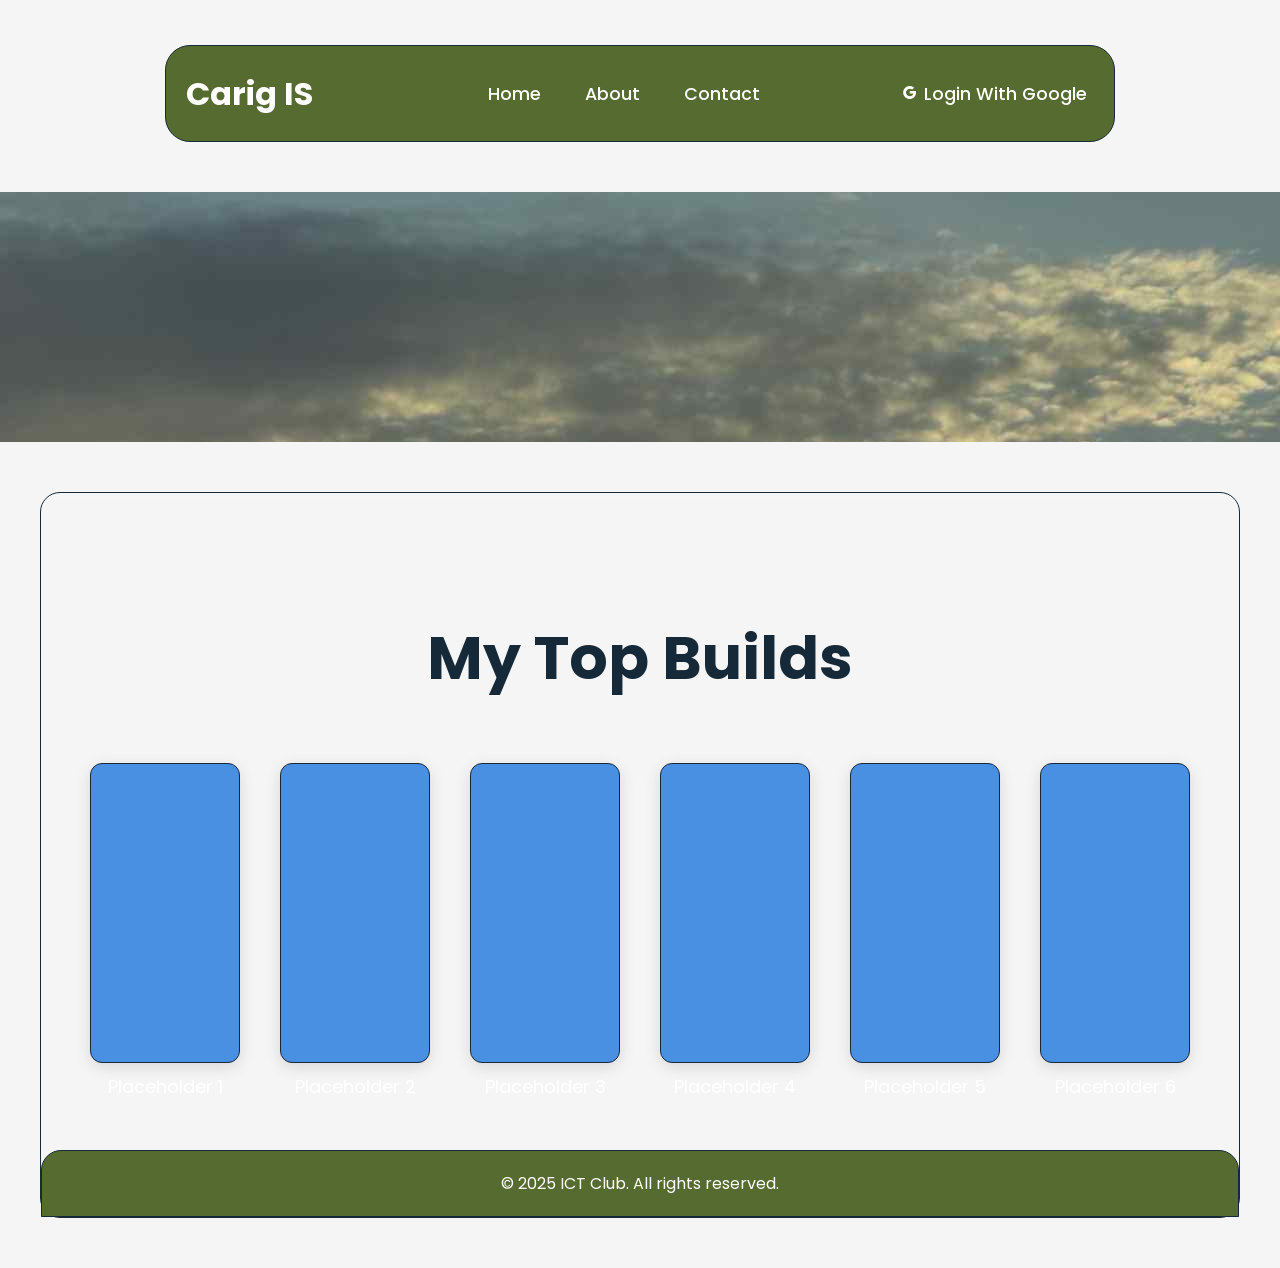
==== index.html @ 5b081b97 "idk" ====
<!DOCTYPE html>
<html lang="en">
<head>
  <meta charset="UTF-8" />
  <meta http-equiv="X-UA-Compatible" content="IE=edge" />
  <meta name="viewport" content="width=device-width, initial-scale=1.0" />
  <title>Project Emerald - Home</title>
  <link rel="stylesheet" href="./CSS/home.css" />
  <link href='https://unpkg.com/boxicons@2.1.4/css/boxicons.min.css' rel='stylesheet'>
  <link rel="shortcut icon" href="./Images/TheSandboxWhite.png" type="image/x-icon">
</head>
<body>

  <header>
      <h2 class="logo">Carig IS</h2>
      <nav class="navigation">
          <a href="./index.html">Home</a>
          <a href="./HTML/aboutus.html">About</a>
          <a href="./HTML/contact.html">Contact</a>
      </nav>
      <div id="login-container">
          <button id="login-button" class="btnLogin">
              <i class='bx bxl-google'></i> Login With Google
          </button>
      </div>
  </header>

  <div class="backdropimage">
  </div>

  <div class="wrapper">
    <div class="content">
        <h1>My Top Builds</h1>
    </div>

    <div class="Builds">
        <a href="#" class="builds">
            <div class="placeholder"></div>
            <p>Placeholder 1</p>
        </a>
        <a href="#" class="builds">
            <div class="placeholder"></div>
            <p>Placeholder 2</p>
        </a>
        <a href="#" class="builds">
            <div class="placeholder"></div>
            <p>Placeholder 3</p>
        </a>
        <a href="#" class="builds">
            <div class="placeholder"></div>
            <p>Placeholder 4</p>
        </a>
        <a href="#" class="builds">
            <div class="placeholder"></div>
            <p>Placeholder 5</p>
        </a>
        <a href="#" class="builds">
            <div class="placeholder"></div>
            <p>Placeholder 6</p>
        </a>
    </div>

  <div class="footer">
      <p>&copy; 2025 ICT Club. All rights reserved.</p>
  </div>

</body>
</html>
---- CSS/home.css ----
@import url('https://fonts.googleapis.com/css2?family=Poppins:wght@500&display=swap');

* {
    margin: 0;
    padding: 0;
    box-sizing: border-box;
    font-family: 'Poppins', sans-serif;
}

body {
    background-color: #f5f5f5;
    color: #333;
}

body::-webkit-scrollbar {
    width: 10px;
}
body::-webkit-scrollbar-track {
    background-color: #f5f5f5;
}
body::-webkit-scrollbar-thumb {
    background-color: #555;
    border-radius: 5px;
}
body::-webkit-scrollbar-thumb:hover {
    background-color: #777;
}
body::-webkit-scrollbar-thumb:active {
    background-color: #999;
}

header {
    position: fixed;
    top: 5%;
    left: 50%;
    transform: translateX(-50%);
    width: 100%;
    max-width: 950px;
    padding: 10px 20px;
    display: flex;
    justify-content: space-between;
    align-items: center;
    background-color: darkolivegreen;
    z-index: 999;
    border-radius: 25px;
    border: 1px solid #162938;
    transition: all 0.3s ease;
}

header.shrink {
    padding: 5px 15px;
    border-radius: 20px;
}

.logo {
    font-size: 2em;
    color: #fff;
    user-select: none;
}

.navigation a {
    position: relative;
    font-size: 1.1em;
    color: #fff;
    text-decoration: none;
    font-weight: 500;
    margin-left: 40px;
}

.navigation a::after {
    content: '';
    position: absolute;
    left: 0;
    bottom: -6px;
    width: 100%;
    height: 3px;
    background: #fff;
    border-radius: 5px;
    transform-origin: right;
    transform: scaleX(0);
    transition: transform .5s;
}

.navigation a:hover::after {
    transform-origin: left;
    transform: scaleX(1);
}

#login-container .btnLogin {
    width: 200px;
    height: 75px;
    background: transparent;
    border: 0px;
    outline: none;
    border-radius: 6px;
    cursor: pointer;
    font-size: 1.1em;
    color: #fff;
    font-weight: 500;
    transition: 0.5s;
}

#login-container .btnLogin:hover {
    background: #fff;
    color: #162938;
}

.backdropimage {
    position: relative;
    width: 100%;
    max-width: 1488px;
    height: 250px;
    margin-top: 15%;
    background: url(../Images/13d60402-705a-49c4-a3ee-a783721e3055.jpg);
    display: flex;
    justify-content: center;
    align-items: center;
    color: #fff;
    font-size: 2rem;
}

.content {
    display: flex;
    flex-direction: column;
    align-items: center;
    width: 100%;
    max-width: 1000px;
    padding: 20px;
}

.intro {
    margin-top: 40px;
    padding: 20px;
    backdrop-filter: blur(15px);
    border-radius: 20px;
    width: 70vw;
    max-width: 800px;
    display: flex;
    flex-direction: column;
    justify-content: center;
    align-items: center;
    color: #fff;
    text-align: center;
}

.intro h1 {
    font-size: 3rem;
    margin-bottom: 20px;
}

.intro p {
    font-size: 1.1rem;
    line-height: 1.5;
    margin-bottom: 30px;
}

.intro .learnmore {
    display: inline-block;
    padding: 10px 25px;
    background-color: #fff;
    color: #162938;
    text-decoration: none;
    border-radius: 30px;
    font-weight: 500;
    transition: 0.3s;
}

.intro .learnmore:hover {
    background-color: #e0e0e0;
}

.wrapper {
    width: 1200px;
    border-radius: 20px;
    backdrop-filter: blur(5px);
    display: flex;
    justify-content: center;
    align-items: center;
    border: 1px solid #162938;
    color: #fff;
    text-align: center;
    flex-direction: column;
    margin: 50px auto;
}

.wrapper h1 {
    font-size: 60px;
    margin-bottom: 40px;
}

.Builds {
    display: flex;
    flex-wrap: wrap;
    justify-content: center;
    gap: 40px;
    width: 100%;
}

.builds {
    text-decoration: none;
    color: #fff;
    text-align: center;
    transition: transform 0.3s;
    display: flex;
    flex-direction: column;
    align-items: center;
}

.builds .placeholder {
    width: 150px;
    height: 300px;
    background-color: #4A90E2;
    border-radius: 12px;
    border: 1px solid #162938;
    box-shadow: 0 4px 16px rgba(0,0,0,0.12);
    transition: transform 0.3s;
}

.builds:hover .placeholder {
    transform: scale(1.1);
}

.builds p {
    margin-top: 10px;
    font-size: 18px;
}

.footer {
    width: 100%;
    text-align: center;
    padding: 20px;
    background-color: darkolivegreen;
    color: #fff;
    margin-top: 50px;
    border-top-left-radius: 20px;
    border-top-right-radius: 20px;
    border: 1px solid #162938;
}

.loader {
    position: fixed;
    top: 0;
    left: 0;
    width: 100vw;
    height: 100vh;
    display: flex;
    justify-content: center;
    align-items: center;
    background-color: #fff;
    transition: opacity 0.75s visibility 0.75s;
}

.loader-hidden {
    opacity: 0;
    visibility: hidden;
}

.spin {
    height: 20px;
    width: 20px;
    position: absolute;
    animation: spin 3.5s linear infinite;
}

.spin .dot {
    top: 30px;
    height: 6px;
    width: 6px;
    border-radius: 50%;
    background-color: #162938;
    position: relative;
}

h1 {
    margin-top: 100px;
    color: #162938;
}  

.spin:nth-child(1) {
    animation-delay: 0.15s;
}

.spin:nth-child(2) {
    animation-delay: 0.3s;
}

.spin:nth-child(3) {
    animation-delay: 0.45s;
}

.spin:nth-child(4) {
    animation-delay: 0.6s;
}

.spin:nth-child(5) {
    animation-delay: 0.75s;
}

.spin:nth-child(6) {
    animation-delay: 0.9s;
}

@keyframes spin {
    30%{
        transform: rotate(220deg);
    }
    
    40%{
        transform: rotate(450deg);
        opacity: 1;
    }

    75%{
        transform: rotate(720deg);
        opacity: 1;
    }

    76%{
        opacity: 0;
    }
    
    100%{
        opacity: 0;
        transform: rotate(0);
    }
}

.fade-out {
    opacity: 0;
    transition: opacity 1s ease-in-out;
}
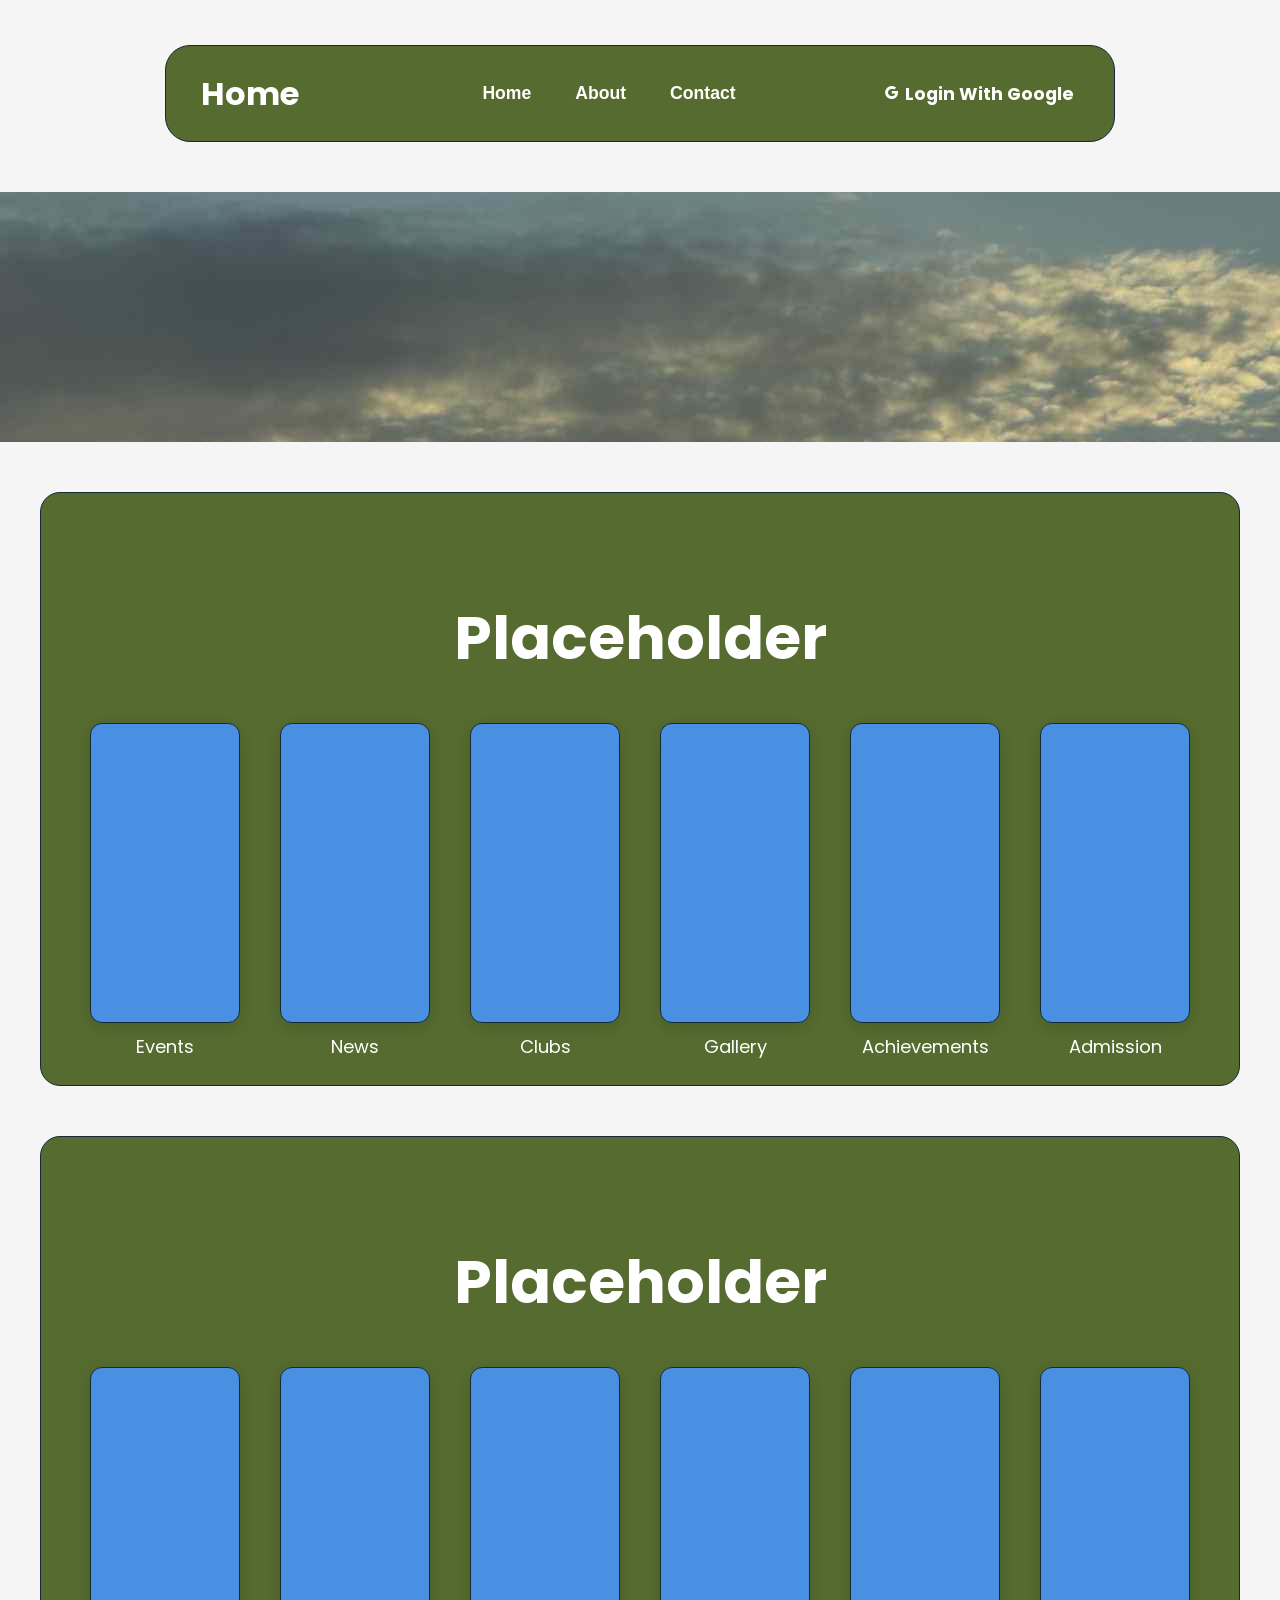
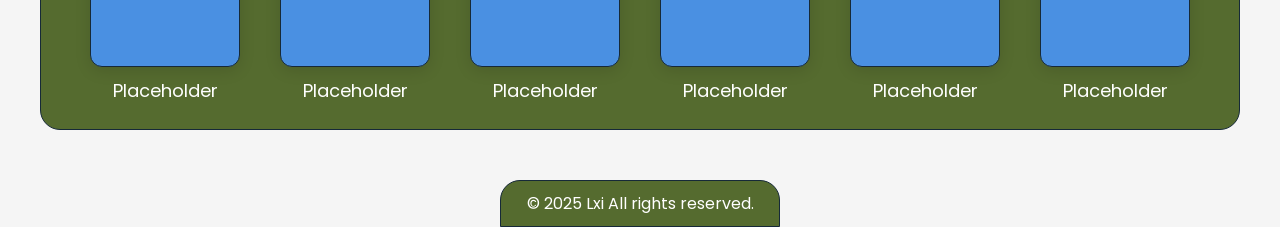
==== commit a9d9fd13: "edits" ====
--- a/index.html
+++ b/index.html
@@ -12,7 +12,7 @@
 <body>
 
   <header>
-      <h2 class="logo">Carig IS</h2>
+      <h2 class="logo">Home</h2>
       <nav class="navigation">
           <a href="./index.html">Home</a>
           <a href="./HTML/aboutus.html">About</a>
@@ -30,39 +30,71 @@
 
   <div class="wrapper">
     <div class="content">
-        <h1>My Top Builds</h1>
+        <h1>Placeholder</h1>
     </div>
-
-    <div class="Builds">
-        <a href="#" class="builds">
+    <div class="Cards">
+        <a href="./HTML/events.html" class="cards">
             <div class="placeholder"></div>
-            <p>Placeholder 1</p>
+            <p>Events</p>
         </a>
-        <a href="#" class="builds">
+        <a href="./HTML/news.html" class="cards">
             <div class="placeholder"></div>
-            <p>Placeholder 2</p>
+            <p>News</p>
         </a>
-        <a href="#" class="builds">
+        <a href="./HTML/clubs.html" class="cards">
             <div class="placeholder"></div>
-            <p>Placeholder 3</p>
+            <p>Clubs</p>
         </a>
-        <a href="#" class="builds">
+        <a href="./HTML/gallery.html" class="cards">
             <div class="placeholder"></div>
-            <p>Placeholder 4</p>
+            <p>Gallery</p>
         </a>
-        <a href="#" class="builds">
+        <a href="./HTML/achievements.html" class="cards">
             <div class="placeholder"></div>
-            <p>Placeholder 5</p>
+            <p>Achievements</p>
         </a>
-        <a href="#" class="builds">
+        <a href="./HTML/admission.html" class="cards">
             <div class="placeholder"></div>
-            <p>Placeholder 6</p>
+            <p>Admission</p>
         </a>
     </div>
+  </div>
 
-  <div class="footer">
-      <p>&copy; 2025 ICT Club. All rights reserved.</p>
+    <div class="wrapper">
+    <div class="content">
+        <h1>Placeholder</h1>
+    </div>
+    <div class="Cards">
+        <a href="./HTML/events.html" class="cards">
+            <div class="placeholder"></div>
+            <p>Placeholder</p>
+        </a>
+        <a href="./HTML/news.html" class="cards">
+            <div class="placeholder"></div>
+            <p>Placeholder</p>
+        </a>
+        <a href="./HTML/clubs.html" class="cards">
+            <div class="placeholder"></div>
+            <p>Placeholder</p>
+        </a>
+        <a href="./HTML/gallery.html" class="cards">
+            <div class="placeholder"></div>
+            <p>Placeholder</p>
+        </a>
+        <a href="./HTML/achievements.html" class="cards">
+            <div class="placeholder"></div>
+            <p>Placeholder</p>
+        </a>
+        <a href="./HTML/admission.html" class="cards">
+            <div class="placeholder"></div>
+            <p>Placeholder</p>
+        </a>
+    </div>
   </div>
+
+  <footer>
+      <p>&copy; 2025 <a href="#">Lxi</a> All rights reserved.</p>
+  </footer>
 
 </body>
 </html>
--- a/CSS/home.css
+++ b/CSS/home.css
@@ -36,7 +36,7 @@
     transform: translateX(-50%);
     width: 100%;
     max-width: 950px;
-    padding: 10px 20px;
+    padding: 10px 35px;
     display: flex;
     justify-content: space-between;
     align-items: center;
@@ -63,7 +63,7 @@
     font-size: 1.1em;
     color: #fff;
     text-decoration: none;
-    font-weight: 500;
+    font-weight: 550;
     margin-left: 40px;
 }
 
@@ -96,7 +96,7 @@
     cursor: pointer;
     font-size: 1.1em;
     color: #fff;
-    font-weight: 500;
+    font-weight: 700;
     transition: 0.5s;
 }
 
@@ -125,7 +125,6 @@
     align-items: center;
     width: 100%;
     max-width: 1000px;
-    padding: 20px;
 }
 
 .intro {
@@ -172,7 +171,7 @@
 .wrapper {
     width: 1200px;
     border-radius: 20px;
-    backdrop-filter: blur(5px);
+    background-color: darkolivegreen;
     display: flex;
     justify-content: center;
     align-items: center;
@@ -186,17 +185,19 @@
 .wrapper h1 {
     font-size: 60px;
     margin-bottom: 40px;
-}
-
-.Builds {
+    color: #fff;
+}
+
+.Cards {
     display: flex;
     flex-wrap: wrap;
     justify-content: center;
     gap: 40px;
     width: 100%;
-}
-
-.builds {
+    padding-bottom: 25px;
+}
+
+.cards {
     text-decoration: none;
     color: #fff;
     text-align: center;
@@ -206,7 +207,7 @@
     align-items: center;
 }
 
-.builds .placeholder {
+.cards .placeholder {
     width: 150px;
     height: 300px;
     background-color: #4A90E2;
@@ -216,25 +217,34 @@
     transition: transform 0.3s;
 }
 
-.builds:hover .placeholder {
+.cards:hover .placeholder {
     transform: scale(1.1);
 }
 
-.builds p {
+.cards p {
     margin-top: 10px;
     font-size: 18px;
 }
 
-.footer {
-    width: 100%;
+footer {
+    position: relative;
+    left: 50%;
+    bottom: 0px;
+    transform: translateX(-50%);
+    width: 280px;
     text-align: center;
-    padding: 20px;
+    padding: 10px;
     background-color: darkolivegreen;
     color: #fff;
-    margin-top: 50px;
     border-top-left-radius: 20px;
     border-top-right-radius: 20px;
     border: 1px solid #162938;
+    z-index: 1000;
+}
+
+footer a {
+    text-decoration: none;
+    color: #fff;
 }
 
 .loader {
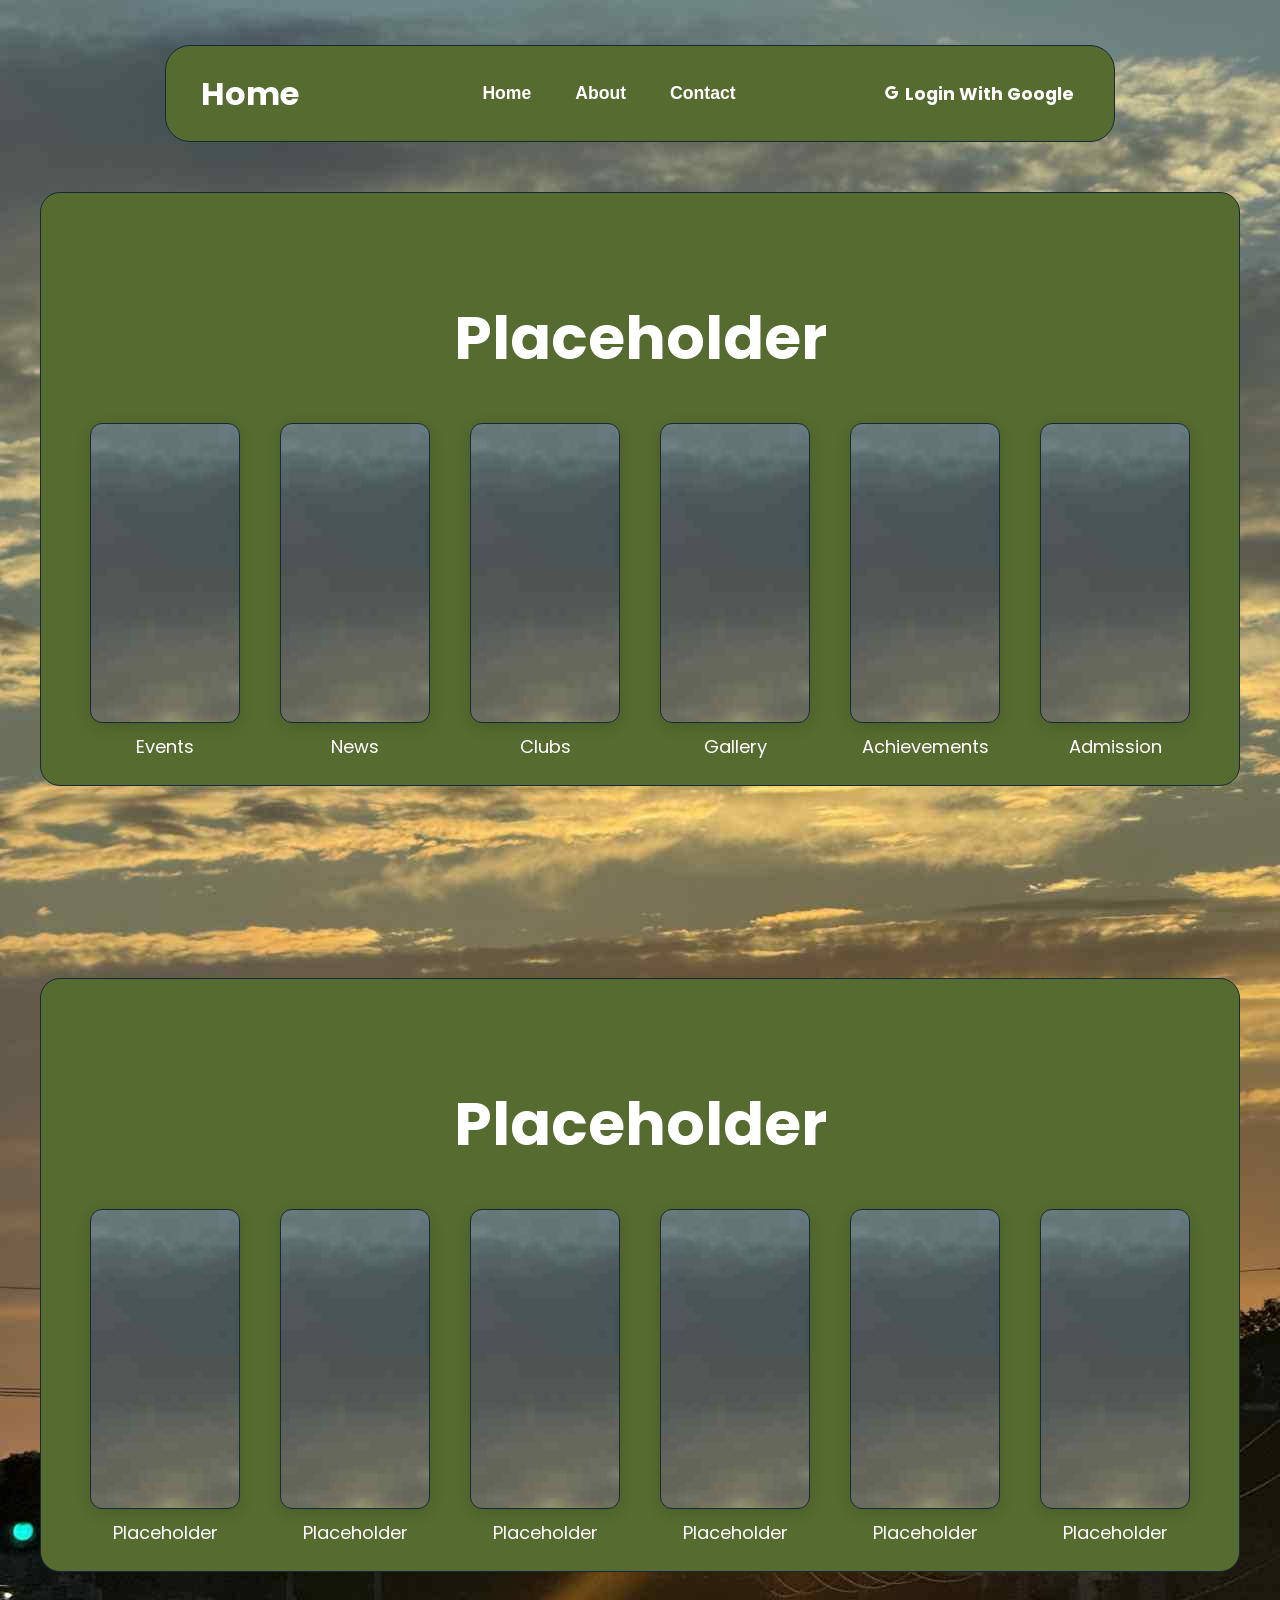
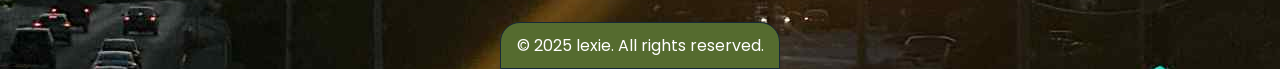
==== commit 0dca7654: "modified CSS/home.css modified index.html" ====
--- a/index.html
+++ b/index.html
@@ -24,9 +24,6 @@
           </button>
       </div>
   </header>
-
-  <div class="backdropimage">
-  </div>
 
   <div class="wrapper">
     <div class="content">
@@ -60,32 +57,32 @@
     </div>
   </div>
 
-    <div class="wrapper">
-    <div class="content">
+    <div class="wrapper2">
+    <div class="content2">
         <h1>Placeholder</h1>
     </div>
-    <div class="Cards">
-        <a href="./HTML/events.html" class="cards">
+    <div class="Cards2">
+        <a href="./HTML/events.html" class="cards2">
             <div class="placeholder"></div>
             <p>Placeholder</p>
         </a>
-        <a href="./HTML/news.html" class="cards">
+        <a href="./HTML/news.html" class="cards2">
             <div class="placeholder"></div>
             <p>Placeholder</p>
         </a>
-        <a href="./HTML/clubs.html" class="cards">
+        <a href="./HTML/clubs.html" class="cards2">
             <div class="placeholder"></div>
             <p>Placeholder</p>
         </a>
-        <a href="./HTML/gallery.html" class="cards">
+        <a href="./HTML/gallery.html" class="cards2">
             <div class="placeholder"></div>
             <p>Placeholder</p>
         </a>
-        <a href="./HTML/achievements.html" class="cards">
+        <a href="./HTML/achievements.html" class="cards2">
             <div class="placeholder"></div>
             <p>Placeholder</p>
         </a>
-        <a href="./HTML/admission.html" class="cards">
+        <a href="./HTML/admission.html" class="cards2">
             <div class="placeholder"></div>
             <p>Placeholder</p>
         </a>
@@ -93,7 +90,7 @@
   </div>
 
   <footer>
-      <p>&copy; 2025 <a href="#">Lxi</a> All rights reserved.</p>
+      <p>&copy; 2025 <a href="https://youtube.com/@itslexiesdiary">lexie</a>. All rights reserved.</p>
   </footer>
 
 </body>
--- a/CSS/home.css
+++ b/CSS/home.css
@@ -10,6 +10,7 @@
 body {
     background-color: #f5f5f5;
     color: #333;
+    background: url(../Images/13d60402-705a-49c4-a3ee-a783721e3055.jpg);
 }
 
 body::-webkit-scrollbar {
@@ -105,20 +106,6 @@
     color: #162938;
 }
 
-.backdropimage {
-    position: relative;
-    width: 100%;
-    max-width: 1488px;
-    height: 250px;
-    margin-top: 15%;
-    background: url(../Images/13d60402-705a-49c4-a3ee-a783721e3055.jpg);
-    display: flex;
-    justify-content: center;
-    align-items: center;
-    color: #fff;
-    font-size: 2rem;
-}
-
 .content {
     display: flex;
     flex-direction: column;
@@ -175,11 +162,12 @@
     display: flex;
     justify-content: center;
     align-items: center;
-    border: 1px solid #162938;
+    border: 0.5px solid #162938;
     color: #fff;
     text-align: center;
     flex-direction: column;
     margin: 50px auto;
+    margin-top: 15%;
 }
 
 .wrapper h1 {
@@ -210,7 +198,7 @@
 .cards .placeholder {
     width: 150px;
     height: 300px;
-    background-color: #4A90E2;
+    background: url(../Images/13d60402-705a-49c4-a3ee-a783721e3055.jpg);
     border-radius: 12px;
     border: 1px solid #162938;
     box-shadow: 0 4px 16px rgba(0,0,0,0.12);
@@ -218,10 +206,77 @@
 }
 
 .cards:hover .placeholder {
-    transform: scale(1.1);
+    transform: scale(1.03);
 }
 
 .cards p {
+    margin-top: 10px;
+    font-size: 18px;
+}
+
+.content2 {
+    display: flex;
+    flex-direction: column;
+    align-items: center;
+    width: 100%;
+    max-width: 1000px;
+}
+
+.wrapper2 {
+    width: 1200px;
+    border-radius: 20px;
+    background-color: darkolivegreen;
+    display: flex;
+    justify-content: center;
+    align-items: center;
+    border: 0.5px solid #162938;
+    color: #fff;
+    text-align: center;
+    flex-direction: column;
+    margin: 50px auto;
+    margin-top: 15%;
+}
+
+.wrapper2 h1 {
+    font-size: 60px;
+    margin-bottom: 40px;
+    color: #fff;
+}
+
+.Cards2 {
+    display: flex;
+    flex-wrap: wrap;
+    justify-content: center;
+    gap: 40px;
+    width: 100%;
+    padding-bottom: 25px;
+}
+
+.cards2 {
+    text-decoration: none;
+    color: #fff;
+    text-align: center;
+    transition: transform 0.3s;
+    display: flex;
+    flex-direction: column;
+    align-items: center;
+}
+
+.cards2 .placeholder {
+    width: 150px;
+    height: 300px;
+    background: url(../Images/13d60402-705a-49c4-a3ee-a783721e3055.jpg);
+    border-radius: 12px;
+    border: 1px solid #162938;
+    box-shadow: 0 4px 16px rgba(0,0,0,0.12);
+    transition: transform 0.3s;
+}
+
+.cards2:hover .placeholder {
+    transform: scale(1.03);
+}
+
+.cards2 p {
     margin-top: 10px;
     font-size: 18px;
 }
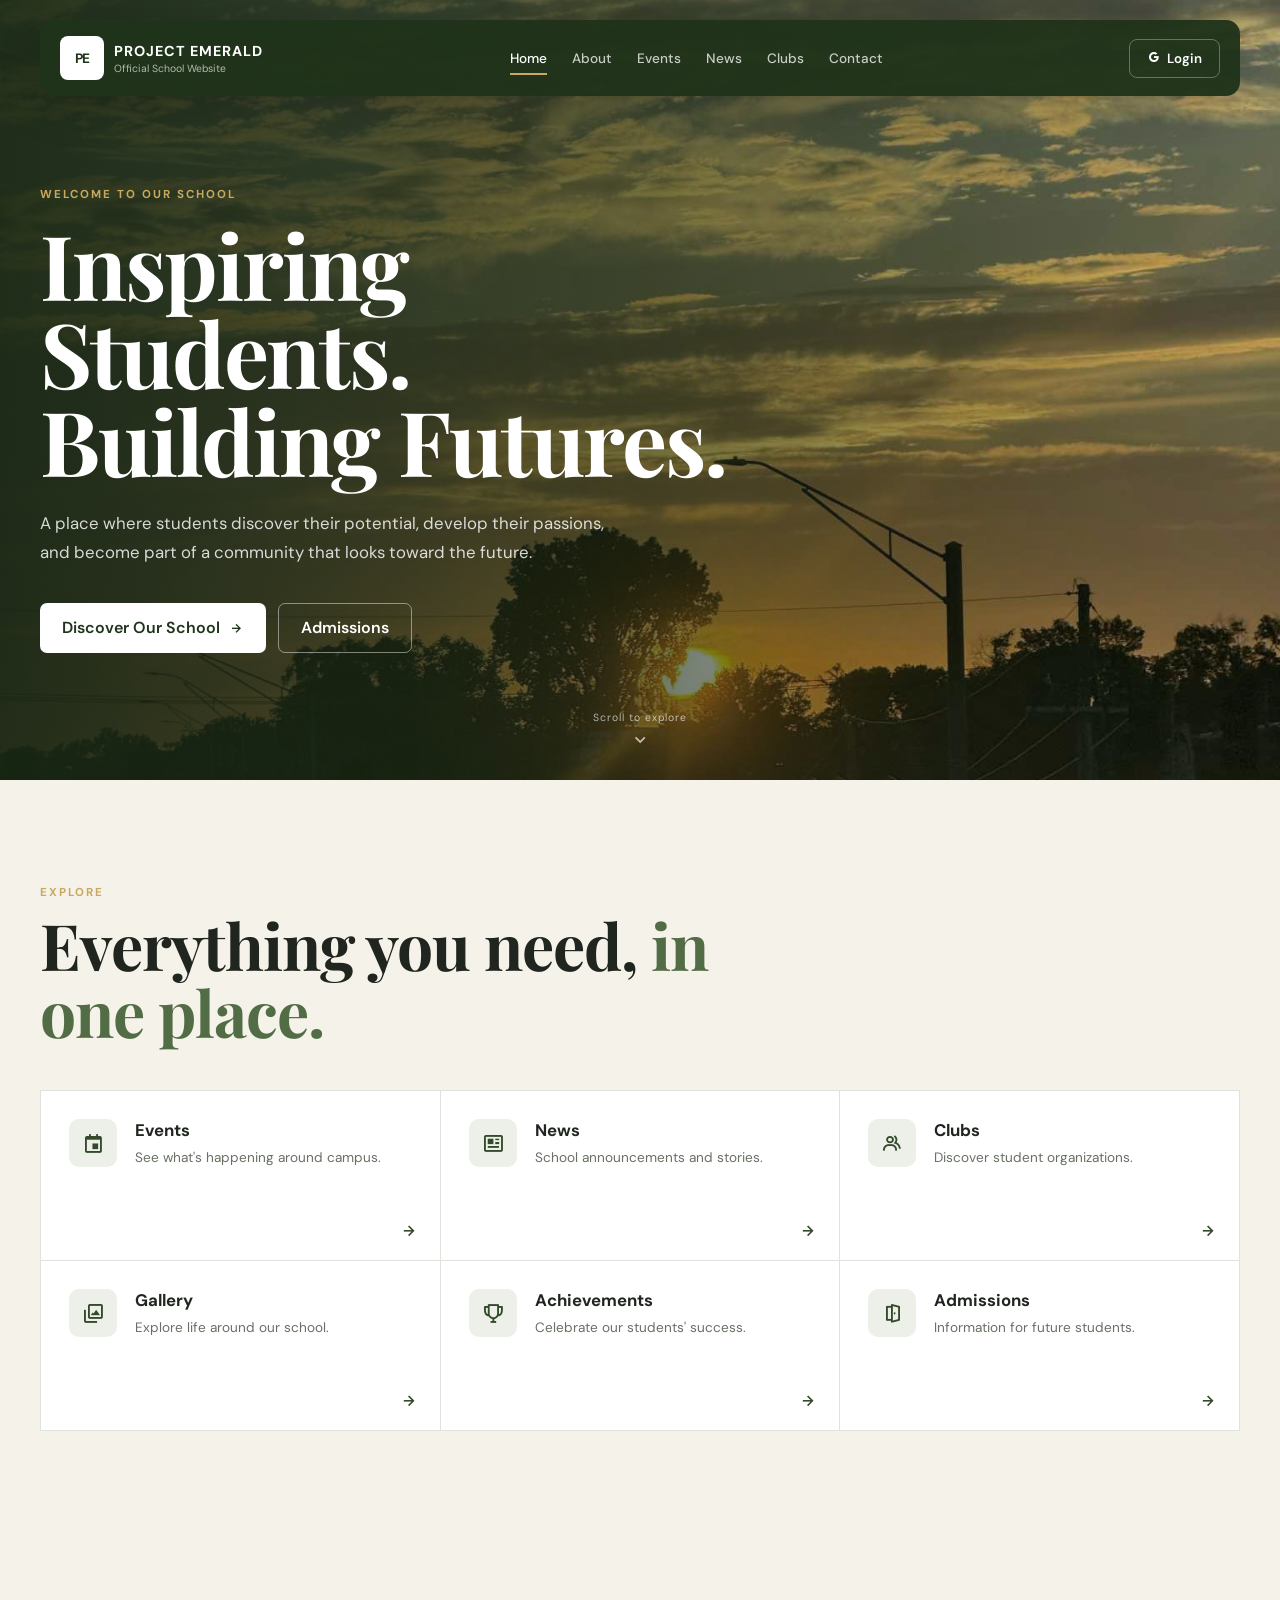
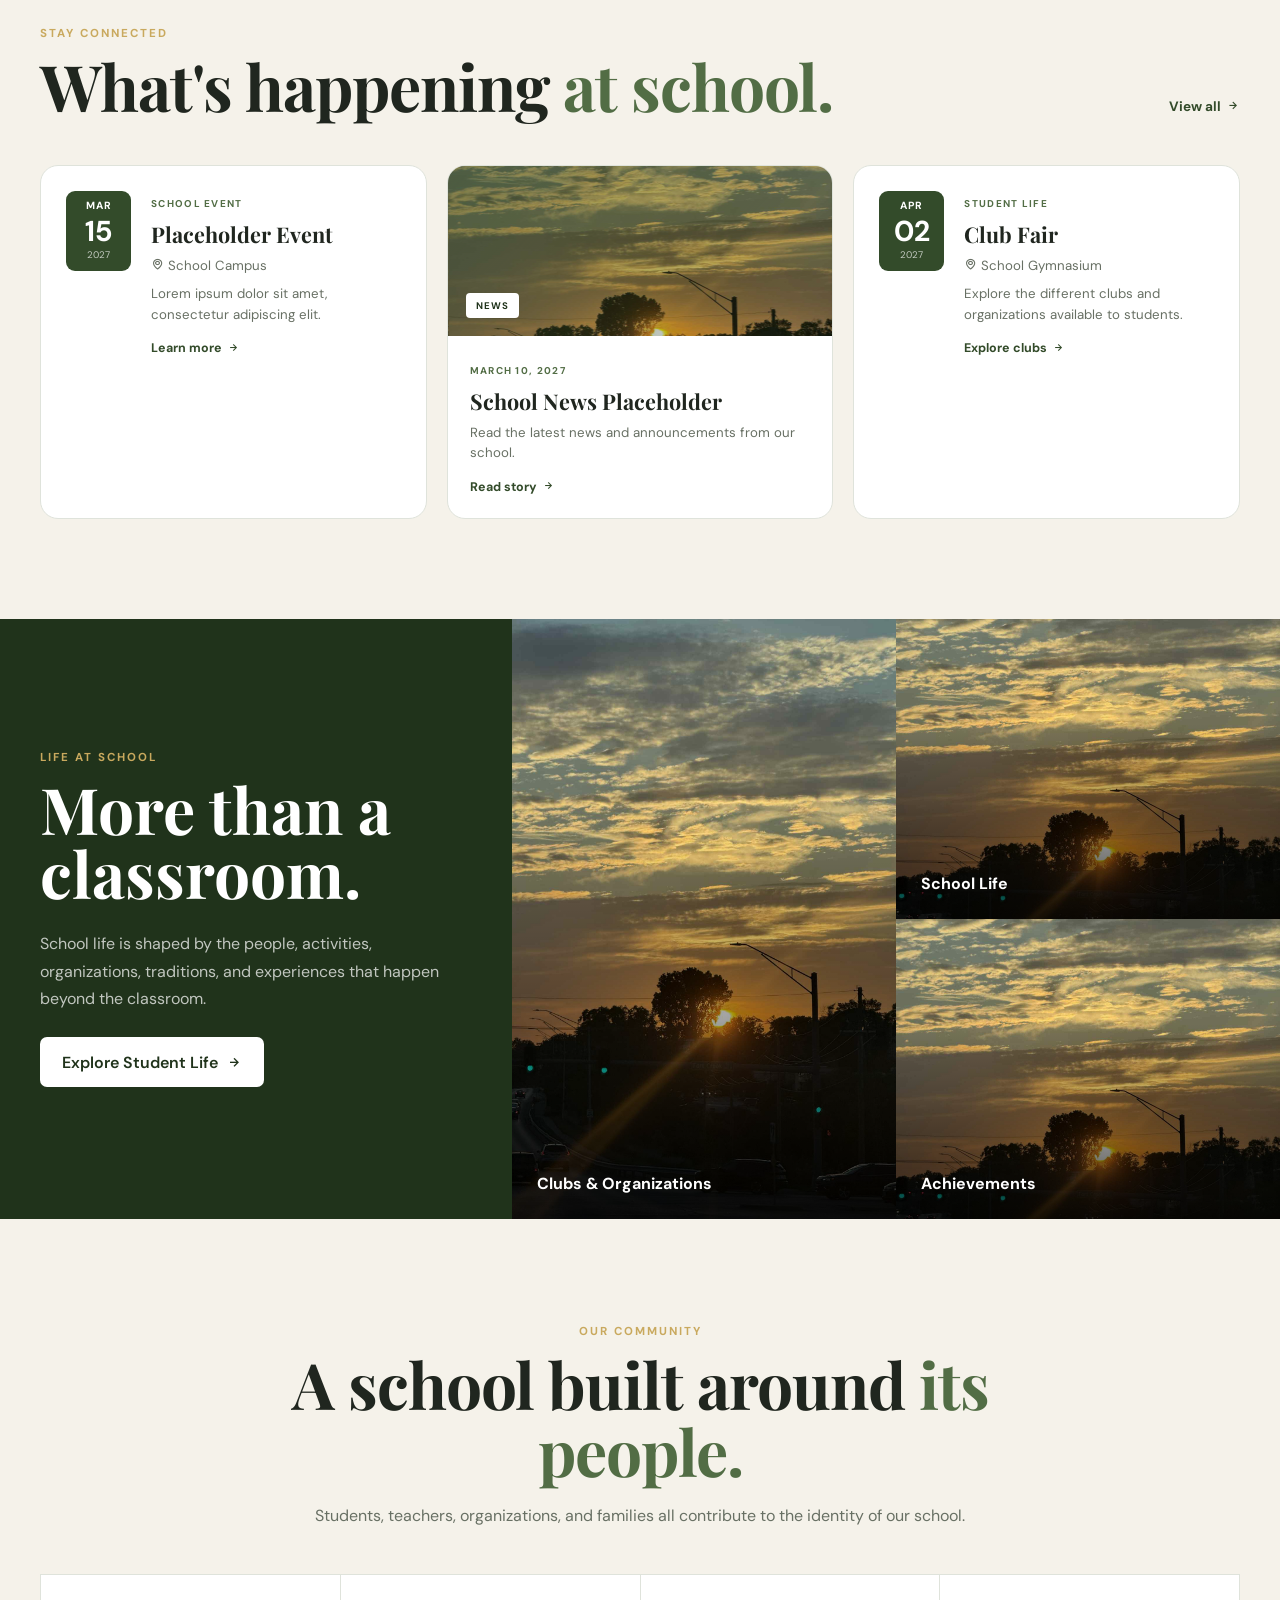
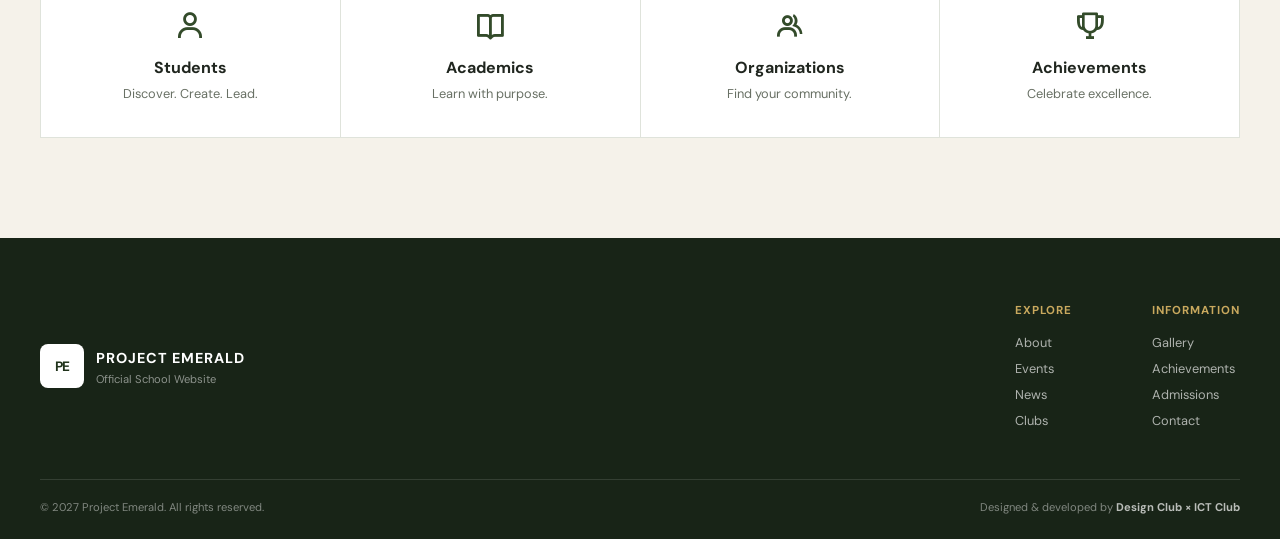
==== commit fdb7b1f0: "A Fully Reworked Website" ====
--- a/index.html
+++ b/index.html
@@ -1,97 +1,615 @@
 <!DOCTYPE html>
 <html lang="en">
 <head>
-  <meta charset="UTF-8" />
-  <meta http-equiv="X-UA-Compatible" content="IE=edge" />
-  <meta name="viewport" content="width=device-width, initial-scale=1.0" />
-  <title>Project Emerald - Home</title>
-  <link rel="stylesheet" href="./CSS/home.css" />
-  <link href='https://unpkg.com/boxicons@2.1.4/css/boxicons.min.css' rel='stylesheet'>
-  <link rel="shortcut icon" href="./Images/TheSandboxWhite.png" type="image/x-icon">
+    <meta charset="UTF-8">
+    <meta name="viewport" content="width=device-width, initial-scale=1.0">
+
+    <title>Project Emerald | Home</title>
+
+    <link rel="stylesheet" href="./CSS/home.css">
+
+    <link
+        href="https://unpkg.com/boxicons@2.1.4/css/boxicons.min.css"
+        rel="stylesheet"
+    >
+
+    <link
+        rel="shortcut icon"
+        href="./Images/TheSandboxWhite.png"
+        type="image/x-icon"
+    >
 </head>
+
 <body>
 
-  <header>
-      <h2 class="logo">Home</h2>
-      <nav class="navigation">
-          <a href="./index.html">Home</a>
-          <a href="./HTML/aboutus.html">About</a>
-          <a href="./HTML/contact.html">Contact</a>
-      </nav>
-      <div id="login-container">
-          <button id="login-button" class="btnLogin">
-              <i class='bx bxl-google'></i> Login With Google
-          </button>
-      </div>
-  </header>
-
-  <div class="wrapper">
-    <div class="content">
-        <h1>Placeholder</h1>
-    </div>
-    <div class="Cards">
-        <a href="./HTML/events.html" class="cards">
-            <div class="placeholder"></div>
-            <p>Events</p>
+    <!-- =========================
+         HEADER
+    ========================== -->
+
+    <header class="site-header">
+
+        <a href="./index.html" class="brand">
+            <div class="brand-mark">PE</div>
+
+            <div class="brand-text">
+                <span class="brand-name">PROJECT EMERALD</span>
+                <span class="brand-subtitle">Official School Website</span>
+            </div>
         </a>
-        <a href="./HTML/news.html" class="cards">
-            <div class="placeholder"></div>
-            <p>News</p>
-        </a>
-        <a href="./HTML/clubs.html" class="cards">
-            <div class="placeholder"></div>
-            <p>Clubs</p>
-        </a>
-        <a href="./HTML/gallery.html" class="cards">
-            <div class="placeholder"></div>
-            <p>Gallery</p>
-        </a>
-        <a href="./HTML/achievements.html" class="cards">
-            <div class="placeholder"></div>
-            <p>Achievements</p>
-        </a>
-        <a href="./HTML/admission.html" class="cards">
-            <div class="placeholder"></div>
-            <p>Admission</p>
-        </a>
-    </div>
-  </div>
-
-    <div class="wrapper2">
-    <div class="content2">
-        <h1>Placeholder</h1>
-    </div>
-    <div class="Cards2">
-        <a href="./HTML/events.html" class="cards2">
-            <div class="placeholder"></div>
-            <p>Placeholder</p>
-        </a>
-        <a href="./HTML/news.html" class="cards2">
-            <div class="placeholder"></div>
-            <p>Placeholder</p>
-        </a>
-        <a href="./HTML/clubs.html" class="cards2">
-            <div class="placeholder"></div>
-            <p>Placeholder</p>
-        </a>
-        <a href="./HTML/gallery.html" class="cards2">
-            <div class="placeholder"></div>
-            <p>Placeholder</p>
-        </a>
-        <a href="./HTML/achievements.html" class="cards2">
-            <div class="placeholder"></div>
-            <p>Placeholder</p>
-        </a>
-        <a href="./HTML/admission.html" class="cards2">
-            <div class="placeholder"></div>
-            <p>Placeholder</p>
-        </a>
-    </div>
-  </div>
-
-  <footer>
-      <p>&copy; 2025 <a href="https://youtube.com/@itslexiesdiary">lexie</a>. All rights reserved.</p>
-  </footer>
+
+
+        <nav class="navigation">
+
+            <a href="./index.html" class="active">
+                Home
+            </a>
+
+            <a href="./HTML/aboutus.html">
+                About
+            </a>
+
+            <a href="./HTML/events.html">
+                Events
+            </a>
+
+            <a href="./HTML/news.html">
+                News
+            </a>
+
+            <a href="./HTML/clubs.html">
+                Clubs
+            </a>
+
+            <a href="./HTML/contact.html">
+                Contact
+            </a>
+
+        </nav>
+
+
+        <!-- Google Login
+             Authentication intentionally disabled for now -->
+
+        <button id="login-button" class="login-button">
+            <i class="bx bxl-google"></i>
+            Login
+        </button>
+
+    </header>
+
+
+    <!-- =========================
+         MAIN
+    ========================== -->
+
+    <main>
+
+
+        <!-- =========================
+             HERO
+        ========================== -->
+
+        <section class="hero">
+
+            <div class="hero-overlay"></div>
+
+            <div class="hero-content">
+
+                <p class="eyebrow">
+                    WELCOME TO OUR SCHOOL
+                </p>
+
+                <h1>
+                    Inspiring Students.
+                    <br>
+                    Building Futures.
+                </h1>
+
+                <p class="hero-description">
+                    A place where students discover their potential,
+                    develop their passions, and become part of a
+                    community that looks toward the future.
+                </p>
+
+                <div class="hero-buttons">
+
+                    <a href="./HTML/aboutus.html" class="primary-button">
+                        Discover Our School
+                        <i class="bx bx-right-arrow-alt"></i>
+                    </a>
+
+                    <a href="./HTML/admission.html" class="secondary-button">
+                        Admissions
+                    </a>
+
+                </div>
+
+            </div>
+
+            <div class="hero-scroll">
+                <span>Scroll to explore</span>
+                <i class="bx bx-chevron-down"></i>
+            </div>
+
+        </section>
+
+
+        <!-- =========================
+             QUICK LINKS
+        ========================== -->
+
+        <section class="quick-links section">
+
+            <div class="section-heading">
+
+                <span class="section-label">
+                    EXPLORE
+                </span>
+
+                <h2>
+                    Everything you need,
+                    <span>in one place.</span>
+                </h2>
+
+            </div>
+
+
+            <div class="quick-grid">
+
+                <a href="./HTML/events.html" class="quick-card">
+                    <div class="quick-icon">
+                        <i class="bx bx-calendar-event"></i>
+                    </div>
+
+                    <div>
+                        <h3>Events</h3>
+                        <p>
+                            See what's happening around campus.
+                        </p>
+                    </div>
+
+                    <i class="bx bx-right-arrow-alt arrow"></i>
+                </a>
+
+
+                <a href="./HTML/news.html" class="quick-card">
+                    <div class="quick-icon">
+                        <i class="bx bx-news"></i>
+                    </div>
+
+                    <div>
+                        <h3>News</h3>
+                        <p>
+                            School announcements and stories.
+                        </p>
+                    </div>
+
+                    <i class="bx bx-right-arrow-alt arrow"></i>
+                </a>
+
+
+                <a href="./HTML/clubs.html" class="quick-card">
+                    <div class="quick-icon">
+                        <i class="bx bx-group"></i>
+                    </div>
+
+                    <div>
+                        <h3>Clubs</h3>
+                        <p>
+                            Discover student organizations.
+                        </p>
+                    </div>
+
+                    <i class="bx bx-right-arrow-alt arrow"></i>
+                </a>
+
+
+                <a href="./HTML/gallery.html" class="quick-card">
+                    <div class="quick-icon">
+                        <i class="bx bx-images"></i>
+                    </div>
+
+                    <div>
+                        <h3>Gallery</h3>
+                        <p>
+                            Explore life around our school.
+                        </p>
+                    </div>
+
+                    <i class="bx bx-right-arrow-alt arrow"></i>
+                </a>
+
+
+                <a href="./HTML/achievements.html" class="quick-card">
+                    <div class="quick-icon">
+                        <i class="bx bx-trophy"></i>
+                    </div>
+
+                    <div>
+                        <h3>Achievements</h3>
+                        <p>
+                            Celebrate our students' success.
+                        </p>
+                    </div>
+
+                    <i class="bx bx-right-arrow-alt arrow"></i>
+                </a>
+
+
+                <a href="./HTML/admission.html" class="quick-card">
+                    <div class="quick-icon">
+                        <i class="bx bx-door-open"></i>
+                    </div>
+
+                    <div>
+                        <h3>Admissions</h3>
+                        <p>
+                            Information for future students.
+                        </p>
+                    </div>
+
+                    <i class="bx bx-right-arrow-alt arrow"></i>
+                </a>
+
+            </div>
+
+        </section>
+
+
+        <!-- =========================
+             EVENTS + NEWS
+        ========================== -->
+
+        <section class="school-updates section">
+
+            <div class="section-heading split-heading">
+
+                <div>
+                    <span class="section-label">
+                        STAY CONNECTED
+                    </span>
+
+                    <h2>
+                        What's happening
+                        <span>at school.</span>
+                    </h2>
+                </div>
+
+                <a href="./HTML/events.html" class="text-link">
+                    View all
+                    <i class="bx bx-right-arrow-alt"></i>
+                </a>
+
+            </div>
+
+
+            <div class="updates-grid">
+
+
+                <!-- EVENT -->
+
+                <article class="event-card">
+
+                    <div class="event-date">
+
+                        <span class="event-month">
+                            MAR
+                        </span>
+
+                        <strong>
+                            15
+                        </strong>
+
+                        <span>
+                            2027
+                        </span>
+
+                    </div>
+
+
+                    <div class="event-information">
+
+                        <span class="event-type">
+                            SCHOOL EVENT
+                        </span>
+
+                        <h3>
+                            Placeholder Event
+                        </h3>
+
+                        <p class="event-location">
+                            <i class="bx bx-map"></i>
+                            School Campus
+                        </p>
+
+                        <p>
+                            Lorem ipsum dolor sit amet,
+                            consectetur adipiscing elit.
+                        </p>
+
+                        <a href="./HTML/events.html" class="card-link">
+                            Learn more
+                            <i class="bx bx-right-arrow-alt"></i>
+                        </a>
+
+                    </div>
+
+                </article>
+
+
+                <!-- NEWS -->
+
+                <article class="news-card">
+
+                    <div class="news-image">
+                        <span>
+                            NEWS
+                        </span>
+                    </div>
+
+                    <div class="news-information">
+
+                        <span class="news-date">
+                            MARCH 10, 2027
+                        </span>
+
+                        <h3>
+                            School News Placeholder
+                        </h3>
+
+                        <p>
+                            Read the latest news and
+                            announcements from our school.
+                        </p>
+
+                        <a href="./HTML/news.html" class="card-link">
+                            Read story
+                            <i class="bx bx-right-arrow-alt"></i>
+                        </a>
+
+                    </div>
+
+                </article>
+
+
+                <!-- EVENT -->
+
+                <article class="event-card">
+
+                    <div class="event-date">
+
+                        <span class="event-month">
+                            APR
+                        </span>
+
+                        <strong>
+                            02
+                        </strong>
+
+                        <span>
+                            2027
+                        </span>
+
+                    </div>
+
+
+                    <div class="event-information">
+
+                        <span class="event-type">
+                            STUDENT LIFE
+                        </span>
+
+                        <h3>
+                            Club Fair
+                        </h3>
+
+                        <p class="event-location">
+                            <i class="bx bx-map"></i>
+                            School Gymnasium
+                        </p>
+
+                        <p>
+                            Explore the different clubs and
+                            organizations available to students.
+                        </p>
+
+                        <a href="./HTML/clubs.html" class="card-link">
+                            Explore clubs
+                            <i class="bx bx-right-arrow-alt"></i>
+                        </a>
+
+                    </div>
+
+                </article>
+
+            </div>
+
+        </section>
+
+
+        <!-- =========================
+             LIFE AT SCHOOL
+        ========================== -->
+
+        <section class="life-section">
+
+            <div class="life-content">
+
+                <span class="section-label">
+                    LIFE AT SCHOOL
+                </span>
+
+                <h2>
+                    More than a classroom.
+                </h2>
+
+                <p>
+                    School life is shaped by the people,
+                    activities, organizations, traditions,
+                    and experiences that happen beyond
+                    the classroom.
+                </p>
+
+                <a href="./HTML/clubs.html" class="primary-button">
+                    Explore Student Life
+                    <i class="bx bx-right-arrow-alt"></i>
+                </a>
+
+            </div>
+
+
+            <div class="life-grid">
+
+                <a href="./HTML/clubs.html" class="life-image life-one">
+                    <span>
+                        Clubs & Organizations
+                    </span>
+                </a>
+
+                <a href="./HTML/gallery.html" class="life-image life-two">
+                    <span>
+                        School Life
+                    </span>
+                </a>
+
+                <a href="./HTML/achievements.html" class="life-image life-three">
+                    <span>
+                        Achievements
+                    </span>
+                </a>
+
+            </div>
+
+        </section>
+
+
+        <!-- =========================
+             COMMUNITY
+        ========================== -->
+
+        <section class="community section">
+
+            <div class="section-heading">
+
+                <span class="section-label">
+                    OUR COMMUNITY
+                </span>
+
+                <h2>
+                    A school built around
+                    <span>its people.</span>
+                </h2>
+
+                <p>
+                    Students, teachers, organizations,
+                    and families all contribute to the
+                    identity of our school.
+                </p>
+
+            </div>
+
+
+            <div class="community-grid">
+
+                <div class="community-item">
+                    <i class="bx bx-user"></i>
+                    <strong>Students</strong>
+                    <span>Discover. Create. Lead.</span>
+                </div>
+
+                <div class="community-item">
+                    <i class="bx bx-book-open"></i>
+                    <strong>Academics</strong>
+                    <span>Learn with purpose.</span>
+                </div>
+
+                <div class="community-item">
+                    <i class="bx bx-group"></i>
+                    <strong>Organizations</strong>
+                    <span>Find your community.</span>
+                </div>
+
+                <div class="community-item">
+                    <i class="bx bx-trophy"></i>
+                    <strong>Achievements</strong>
+                    <span>Celebrate excellence.</span>
+                </div>
+
+            </div>
+
+        </section>
+
+    </main>
+
+
+    <!-- =========================
+         FOOTER
+    ========================== -->
+
+    <footer>
+
+        <div class="footer-main">
+
+            <div class="footer-brand">
+
+                <div class="brand-mark">
+                    PE
+                </div>
+
+                <div>
+                    <strong>
+                        PROJECT EMERALD
+                    </strong>
+
+                    <p>
+                        Official School Website
+                    </p>
+                </div>
+
+            </div>
+
+
+            <div class="footer-links">
+
+                <div>
+                    <h4>Explore</h4>
+
+                    <a href="./HTML/aboutus.html">About</a>
+                    <a href="./HTML/events.html">Events</a>
+                    <a href="./HTML/news.html">News</a>
+                    <a href="./HTML/clubs.html">Clubs</a>
+                </div>
+
+
+                <div>
+                    <h4>Information</h4>
+
+                    <a href="./HTML/gallery.html">Gallery</a>
+                    <a href="./HTML/achievements.html">Achievements</a>
+                    <a href="./HTML/admission.html">Admissions</a>
+                    <a href="./HTML/contact.html">Contact</a>
+                </div>
+
+            </div>
+
+        </div>
+
+
+        <div class="footer-bottom">
+
+            <p>
+                &copy; 2027 Project Emerald.
+                All rights reserved.
+            </p>
+
+            <p>
+                Designed & developed by
+                <strong>Design Club × ICT Club</strong>
+            </p>
+
+        </div>
+
+    </footer>
 
 </body>
-</html>
+</html>
--- a/CSS/home.css
+++ b/CSS/home.css
@@ -1,396 +1,1244 @@
-@import url('https://fonts.googleapis.com/css2?family=Poppins:wght@500&display=swap');
+@import url('https://fonts.googleapis.com/css2?family=DM+Sans:wght@400;500;600;700&family=Playfair+Display:wght@500;600;700&display=swap');
+
+
+/* =========================================================
+   ROOT
+========================================================= */
+
+:root {
+    --green: #334b2a;
+    --green-dark: #20331b;
+    --green-light: #526d45;
+
+    --cream: #f5f2ea;
+    --white: #ffffff;
+
+    --text: #20261f;
+    --muted: #687064;
+
+    --border: #dfe3db;
+
+    --accent: #c9a95e;
+
+    --radius: 18px;
+
+    --max-width: 1200px;
+}
+
+
+/* =========================================================
+   RESET
+========================================================= */
 
 * {
     margin: 0;
     padding: 0;
     box-sizing: border-box;
-    font-family: 'Poppins', sans-serif;
+}
+
+html {
+    scroll-behavior: smooth;
 }
 
 body {
-    background-color: #f5f5f5;
-    color: #333;
-    background: url(../Images/13d60402-705a-49c4-a3ee-a783721e3055.jpg);
-}
-
-body::-webkit-scrollbar {
-    width: 10px;
-}
-body::-webkit-scrollbar-track {
-    background-color: #f5f5f5;
-}
-body::-webkit-scrollbar-thumb {
-    background-color: #555;
-    border-radius: 5px;
-}
-body::-webkit-scrollbar-thumb:hover {
-    background-color: #777;
-}
-body::-webkit-scrollbar-thumb:active {
-    background-color: #999;
-}
-
-header {
+    min-height: 100vh;
+
+    background: var(--cream);
+
+    color: var(--text);
+
+    font-family: 'DM Sans', sans-serif;
+
+    overflow-x: hidden;
+}
+
+a {
+    color: inherit;
+    text-decoration: none;
+}
+
+button {
+    font-family: inherit;
+}
+
+
+/* =========================================================
+   HEADER
+========================================================= */
+
+.site-header {
     position: fixed;
-    top: 5%;
+
+    top: 20px;
     left: 50%;
+
     transform: translateX(-50%);
-    width: 100%;
-    max-width: 950px;
-    padding: 10px 35px;
-    display: flex;
-    justify-content: space-between;
+
+    width: min(1200px, calc(100% - 40px));
+
+    min-height: 76px;
+
+    padding: 12px 20px;
+
+    background: rgba(32, 51, 27, 0.96);
+
+    color: var(--white);
+
+    display: flex;
     align-items: center;
-    background-color: darkolivegreen;
-    z-index: 999;
-    border-radius: 25px;
-    border: 1px solid #162938;
-    transition: all 0.3s ease;
-}
-
-header.shrink {
-    padding: 5px 15px;
-    border-radius: 20px;
-}
-
-.logo {
-    font-size: 2em;
-    color: #fff;
-    user-select: none;
+
+    gap: 30px;
+
+    border-radius: 14px;
+
+    z-index: 1000;
+
+    box-shadow:
+        0 12px 40px rgba(0, 0, 0, 0.18);
+}
+
+
+/* BRAND */
+
+.brand {
+    display: flex;
+    align-items: center;
+
+    gap: 10px;
+
+    flex-shrink: 0;
+}
+
+.brand-mark {
+    width: 44px;
+    height: 44px;
+
+    display: grid;
+    place-items: center;
+
+    background: var(--white);
+
+    color: var(--green-dark);
+
+    border-radius: 8px;
+
+    font-weight: 700;
+    font-size: 0.85rem;
+
+    letter-spacing: -0.5px;
+}
+
+.brand-text {
+    display: flex;
+    flex-direction: column;
+}
+
+.brand-name {
+    font-size: 0.9rem;
+    font-weight: 700;
+    letter-spacing: 1px;
+}
+
+.brand-subtitle {
+    font-size: 0.65rem;
+
+    opacity: 0.65;
+
+    margin-top: 2px;
+}
+
+
+/* NAVIGATION */
+
+.navigation {
+    flex: 1;
+
+    display: flex;
+    justify-content: center;
+    align-items: center;
+
+    gap: 25px;
 }
 
 .navigation a {
     position: relative;
-    font-size: 1.1em;
-    color: #fff;
-    text-decoration: none;
-    font-weight: 550;
-    margin-left: 40px;
-}
-
-.navigation a::after {
+
+    font-size: 0.85rem;
+    font-weight: 500;
+
+    opacity: 0.75;
+
+    transition:
+        opacity 0.2s ease,
+        color 0.2s ease;
+}
+
+.navigation a:hover,
+.navigation a.active {
+    opacity: 1;
+}
+
+.navigation a.active::after {
     content: '';
+
     position: absolute;
+
     left: 0;
-    bottom: -6px;
-    width: 100%;
-    height: 3px;
-    background: #fff;
-    border-radius: 5px;
-    transform-origin: right;
-    transform: scaleX(0);
-    transition: transform .5s;
-}
-
-.navigation a:hover::after {
-    transform-origin: left;
-    transform: scaleX(1);
-}
-
-#login-container .btnLogin {
-    width: 200px;
-    height: 75px;
+    right: 0;
+    bottom: -8px;
+
+    height: 2px;
+
+    background: var(--accent);
+}
+
+
+/* LOGIN */
+
+.login-button {
+    border: 1px solid rgba(255, 255, 255, 0.3);
+
     background: transparent;
-    border: 0px;
-    outline: none;
-    border-radius: 6px;
+
+    color: var(--white);
+
+    padding: 10px 17px;
+
+    border-radius: 8px;
+
+    font-weight: 600;
+
     cursor: pointer;
-    font-size: 1.1em;
-    color: #fff;
+
+    display: flex;
+    align-items: center;
+
+    gap: 7px;
+
+    transition:
+        background 0.2s ease,
+        color 0.2s ease;
+}
+
+.login-button:hover {
+    background: var(--white);
+    color: var(--green-dark);
+}
+
+
+/* =========================================================
+   HERO
+========================================================= */
+
+.hero {
+    min-height: 780px;
+
+    position: relative;
+
+    display: flex;
+    align-items: center;
+
+    padding:
+        160px max(30px, calc((100% - 1200px) / 2))
+        100px;
+
+    background:
+        linear-gradient(
+            90deg,
+            rgba(24, 39, 20, 0.92),
+            rgba(24, 39, 20, 0.62),
+            rgba(24, 39, 20, 0.18)
+        ),
+        url("../Images/13d60402-705a-49c4-a3ee-a783721e3055.jpg");
+
+    background-size: cover;
+    background-position: center;
+}
+
+.hero-overlay {
+    position: absolute;
+
+    inset: 0;
+
+    pointer-events: none;
+}
+
+.hero-content {
+    position: relative;
+
+    max-width: 700px;
+
+    color: var(--white);
+}
+
+.eyebrow,
+.section-label {
+    font-size: 0.72rem;
+
     font-weight: 700;
-    transition: 0.5s;
-}
-
-#login-container .btnLogin:hover {
-    background: #fff;
-    color: #162938;
-}
-
-.content {
+
+    letter-spacing: 2px;
+
+    color: var(--accent);
+}
+
+.hero h1 {
+    margin-top: 18px;
+
+    font-family: 'Playfair Display', serif;
+
+    font-size: clamp(3.3rem, 7vw, 6.2rem);
+
+    line-height: 0.98;
+
+    letter-spacing: -2px;
+}
+
+.hero-description {
+    max-width: 570px;
+
+    margin-top: 25px;
+
+    font-size: 1.05rem;
+
+    line-height: 1.75;
+
+    color: rgba(255, 255, 255, 0.82);
+}
+
+.hero-buttons {
+    margin-top: 35px;
+
+    display: flex;
+    gap: 12px;
+
+    flex-wrap: wrap;
+}
+
+
+/* =========================================================
+   BUTTONS
+========================================================= */
+
+.primary-button,
+.secondary-button {
+    min-height: 50px;
+
+    padding: 0 22px;
+
+    border-radius: 7px;
+
+    display: inline-flex;
+    align-items: center;
+    justify-content: center;
+
+    gap: 8px;
+
+    font-weight: 600;
+
+    transition:
+        transform 0.2s ease,
+        background 0.2s ease;
+}
+
+.primary-button {
+    background: var(--white);
+    color: var(--green-dark);
+}
+
+.primary-button:hover {
+    transform: translateY(-2px);
+
+    background: var(--accent);
+}
+
+.secondary-button {
+    border: 1px solid rgba(255, 255, 255, 0.45);
+
+    color: var(--white);
+}
+
+.secondary-button:hover {
+    background: rgba(255, 255, 255, 0.12);
+}
+
+
+/* SCROLL */
+
+.hero-scroll {
+    position: absolute;
+
+    bottom: 30px;
+    left: 50%;
+
+    transform: translateX(-50%);
+
     display: flex;
     flex-direction: column;
     align-items: center;
-    width: 100%;
-    max-width: 1000px;
-}
-
-.intro {
-    margin-top: 40px;
-    padding: 20px;
-    backdrop-filter: blur(15px);
-    border-radius: 20px;
-    width: 70vw;
-    max-width: 800px;
+
+    gap: 4px;
+
+    font-size: 0.65rem;
+
+    letter-spacing: 1px;
+
+    opacity: 0.65;
+
+    color: white;
+}
+
+.hero-scroll i {
+    font-size: 1.4rem;
+}
+
+
+/* =========================================================
+   GENERAL SECTIONS
+========================================================= */
+
+.section {
+    width: min(var(--max-width), calc(100% - 50px));
+
+    margin: 0 auto;
+
+    padding: 100px 0;
+}
+
+.section-heading {
+    max-width: 700px;
+
+    margin-bottom: 45px;
+}
+
+.section-heading h2 {
+    margin-top: 10px;
+
+    font-family: 'Playfair Display', serif;
+
+    font-size: clamp(2.3rem, 5vw, 4rem);
+
+    line-height: 1.05;
+
+    letter-spacing: -1px;
+}
+
+.section-heading h2 span {
+    color: var(--green-light);
+}
+
+.section-heading p {
+    margin-top: 18px;
+
+    color: var(--muted);
+
+    line-height: 1.7;
+}
+
+
+/* =========================================================
+   QUICK LINKS
+========================================================= */
+
+.quick-links {
+    padding-bottom: 90px;
+}
+
+.quick-grid {
+    display: grid;
+
+    grid-template-columns: repeat(3, 1fr);
+
+    border-top: 1px solid var(--border);
+    border-left: 1px solid var(--border);
+}
+
+.quick-card {
+    min-height: 170px;
+
+    padding: 28px;
+
+    display: flex;
+    align-items: flex-start;
+
+    gap: 18px;
+
+    position: relative;
+
+    background: var(--white);
+
+    border-right: 1px solid var(--border);
+    border-bottom: 1px solid var(--border);
+
+    transition:
+        transform 0.2s ease,
+        background 0.2s ease;
+}
+
+.quick-card:hover {
+    background: #eef1ea;
+}
+
+.quick-icon {
+    width: 48px;
+    height: 48px;
+
+    flex-shrink: 0;
+
+    display: grid;
+    place-items: center;
+
+    background: #edf0e9;
+
+    color: var(--green);
+
+    border-radius: 10px;
+
+    font-size: 1.4rem;
+}
+
+.quick-card h3 {
+    font-size: 1.05rem;
+
+    margin-bottom: 7px;
+}
+
+.quick-card p {
+    color: var(--muted);
+
+    font-size: 0.85rem;
+
+    line-height: 1.5;
+}
+
+.quick-card .arrow {
+    position: absolute;
+
+    right: 22px;
+    bottom: 20px;
+
+    color: var(--green);
+
+    font-size: 1.2rem;
+
+    transition: transform 0.2s ease;
+}
+
+.quick-card:hover .arrow {
+    transform: translateX(4px);
+}
+
+
+/* =========================================================
+   UPDATES
+========================================================= */
+
+.split-heading {
+    display: flex;
+
+    justify-content: space-between;
+    align-items: flex-end;
+
+    max-width: none;
+}
+
+.text-link {
+    color: var(--green);
+
+    font-size: 0.85rem;
+
+    font-weight: 700;
+
+    display: flex;
+    align-items: center;
+
+    gap: 5px;
+
+    margin-bottom: 5px;
+}
+
+.updates-grid {
+    display: grid;
+
+    grid-template-columns:
+        repeat(3, 1fr);
+
+    gap: 20px;
+}
+
+
+/* EVENT CARD */
+
+.event-card,
+.news-card {
+    background: var(--white);
+
+    border: 1px solid var(--border);
+
+    border-radius: var(--radius);
+
+    overflow: hidden;
+}
+
+.event-card {
+    padding: 25px;
+
+    display: flex;
+
+    gap: 20px;
+}
+
+.event-date {
+    width: 65px;
+
+    height: 80px;
+
+    flex-shrink: 0;
+
+    background: var(--green);
+
+    color: white;
+
+    border-radius: 9px;
+
     display: flex;
     flex-direction: column;
+
     justify-content: center;
     align-items: center;
-    color: #fff;
+
+    line-height: 1;
+}
+
+.event-date .event-month {
+    font-size: 0.65rem;
+
+    font-weight: 700;
+
+    letter-spacing: 1px;
+}
+
+.event-date strong {
+    font-size: 1.8rem;
+
+    margin: 5px 0;
+}
+
+.event-date span:last-child {
+    font-size: 0.6rem;
+
+    opacity: 0.7;
+}
+
+.event-information {
+    flex: 1;
+}
+
+.event-type,
+.news-date {
+    font-size: 0.62rem;
+
+    font-weight: 700;
+
+    letter-spacing: 1.3px;
+
+    color: var(--green-light);
+}
+
+.event-information h3,
+.news-information h3 {
+    margin: 8px 0;
+
+    font-family: 'Playfair Display', serif;
+
+    font-size: 1.35rem;
+}
+
+.event-information p,
+.news-information p {
+    color: var(--muted);
+
+    font-size: 0.83rem;
+
+    line-height: 1.55;
+}
+
+.event-location {
+    margin-bottom: 8px;
+}
+
+.card-link {
+    margin-top: 15px;
+
+    display: inline-flex;
+
+    align-items: center;
+
+    gap: 5px;
+
+    color: var(--green);
+
+    font-size: 0.78rem;
+
+    font-weight: 700;
+}
+
+.card-link i {
+    transition: transform 0.2s ease;
+}
+
+.card-link:hover i {
+    transform: translateX(4px);
+}
+
+
+/* NEWS */
+
+.news-card {
+    display: flex;
+    flex-direction: column;
+}
+
+.news-image {
+    height: 170px;
+
+    background:
+        linear-gradient(
+            135deg,
+            rgba(51, 75, 42, 0.55),
+            rgba(32, 51, 27, 0.2)
+        ),
+        url("../Images/13d60402-705a-49c4-a3ee-a783721e3055.jpg");
+
+    background-size: cover;
+    background-position: center;
+
+    display: flex;
+    align-items: flex-end;
+
+    padding: 18px;
+}
+
+.news-image span {
+    padding: 6px 10px;
+
+    background: white;
+
+    color: var(--green-dark);
+
+    border-radius: 4px;
+
+    font-size: 0.6rem;
+
+    font-weight: 700;
+
+    letter-spacing: 1px;
+}
+
+.news-information {
+    padding: 22px;
+}
+
+
+/* =========================================================
+   LIFE SECTION
+========================================================= */
+
+.life-section {
+    width: 100%;
+
+    min-height: 600px;
+
+    background: var(--green-dark);
+
+    color: white;
+
+    display: grid;
+
+    grid-template-columns: 0.8fr 1.2fr;
+}
+
+.life-content {
+    padding:
+        100px
+        max(40px, calc((100vw - 1200px) / 2))
+        100px
+        max(40px, calc((100vw - 1200px) / 2));
+
+    display: flex;
+    flex-direction: column;
+
+    justify-content: center;
+}
+
+.life-content h2 {
+    margin-top: 12px;
+
+    font-family: 'Playfair Display', serif;
+
+    font-size: clamp(2.5rem, 5vw, 4.5rem);
+
+    line-height: 1;
+}
+
+.life-content p {
+    max-width: 450px;
+
+    margin: 25px 0;
+
+    line-height: 1.7;
+
+    color: rgba(255, 255, 255, 0.72);
+}
+
+.life-content .primary-button {
+    align-self: flex-start;
+}
+
+
+/* IMAGE GRID */
+
+.life-grid {
+    display: grid;
+
+    grid-template-columns: 1fr 1fr;
+
+    grid-template-rows: 1fr 1fr;
+}
+
+.life-image {
+    position: relative;
+
+    min-height: 250px;
+
+    background-size: cover;
+    background-position: center;
+
+    display: flex;
+
+    align-items: flex-end;
+
+    padding: 25px;
+
+    overflow: hidden;
+}
+
+.life-image::after {
+    content: '';
+
+    position: absolute;
+
+    inset: 0;
+
+    background: linear-gradient(
+        transparent 35%,
+        rgba(0, 0, 0, 0.75)
+    );
+}
+
+.life-image span {
+    position: relative;
+
+    z-index: 1;
+
+    font-size: 1rem;
+
+    font-weight: 700;
+}
+
+.life-one {
+    grid-row: span 2;
+
+    background-image:
+        url("../Images/13d60402-705a-49c4-a3ee-a783721e3055.jpg");
+}
+
+.life-two {
+    background-image:
+        url("../Images/13d60402-705a-49c4-a3ee-a783721e3055.jpg");
+}
+
+.life-three {
+    background-image:
+        url("../Images/13d60402-705a-49c4-a3ee-a783721e3055.jpg");
+}
+
+
+/* =========================================================
+   COMMUNITY
+========================================================= */
+
+.community {
     text-align: center;
 }
 
-.intro h1 {
-    font-size: 3rem;
-    margin-bottom: 20px;
-}
-
-.intro p {
-    font-size: 1.1rem;
-    line-height: 1.5;
-    margin-bottom: 30px;
-}
-
-.intro .learnmore {
-    display: inline-block;
-    padding: 10px 25px;
-    background-color: #fff;
-    color: #162938;
-    text-decoration: none;
-    border-radius: 30px;
-    font-weight: 500;
-    transition: 0.3s;
-}
-
-.intro .learnmore:hover {
-    background-color: #e0e0e0;
-}
-
-.wrapper {
-    width: 1200px;
-    border-radius: 20px;
-    background-color: darkolivegreen;
-    display: flex;
-    justify-content: center;
+.community .section-heading {
+    margin-left: auto;
+    margin-right: auto;
+}
+
+.community-grid {
+    display: grid;
+
+    grid-template-columns:
+        repeat(4, 1fr);
+
+    border-top: 1px solid var(--border);
+    border-left: 1px solid var(--border);
+}
+
+.community-item {
+    padding: 35px 20px;
+
+    background: white;
+
+    border-right: 1px solid var(--border);
+    border-bottom: 1px solid var(--border);
+
+    display: flex;
+    flex-direction: column;
+
     align-items: center;
-    border: 0.5px solid #162938;
-    color: #fff;
-    text-align: center;
+
+    gap: 7px;
+}
+
+.community-item i {
+    font-size: 2rem;
+
+    color: var(--green);
+
+    margin-bottom: 8px;
+}
+
+.community-item strong {
+    font-size: 1rem;
+}
+
+.community-item span {
+    color: var(--muted);
+
+    font-size: 0.8rem;
+}
+
+
+/* =========================================================
+   FOOTER
+========================================================= */
+
+footer {
+    background: #182417;
+
+    color: white;
+
+    padding: 65px max(30px, calc((100% - 1200px) / 2)) 25px;
+}
+
+.footer-main {
+    display: flex;
+
+    justify-content: space-between;
+
+    gap: 60px;
+
+    padding-bottom: 50px;
+
+    border-bottom: 1px solid rgba(255, 255, 255, 0.12);
+}
+
+.footer-brand {
+    display: flex;
+
+    align-items: center;
+
+    gap: 12px;
+}
+
+.footer-brand strong {
+    font-size: 0.9rem;
+
+    letter-spacing: 1px;
+}
+
+.footer-brand p {
+    margin-top: 4px;
+
+    font-size: 0.7rem;
+
+    opacity: 0.5;
+}
+
+.footer-links {
+    display: flex;
+
+    gap: 80px;
+}
+
+.footer-links div {
+    display: flex;
     flex-direction: column;
-    margin: 50px auto;
-    margin-top: 15%;
-}
-
-.wrapper h1 {
-    font-size: 60px;
-    margin-bottom: 40px;
-    color: #fff;
-}
-
-.Cards {
-    display: flex;
-    flex-wrap: wrap;
-    justify-content: center;
-    gap: 40px;
-    width: 100%;
-    padding-bottom: 25px;
-}
-
-.cards {
-    text-decoration: none;
-    color: #fff;
-    text-align: center;
-    transition: transform 0.3s;
-    display: flex;
-    flex-direction: column;
-    align-items: center;
-}
-
-.cards .placeholder {
-    width: 150px;
-    height: 300px;
-    background: url(../Images/13d60402-705a-49c4-a3ee-a783721e3055.jpg);
-    border-radius: 12px;
-    border: 1px solid #162938;
-    box-shadow: 0 4px 16px rgba(0,0,0,0.12);
-    transition: transform 0.3s;
-}
-
-.cards:hover .placeholder {
-    transform: scale(1.03);
-}
-
-.cards p {
-    margin-top: 10px;
-    font-size: 18px;
-}
-
-.content2 {
-    display: flex;
-    flex-direction: column;
-    align-items: center;
-    width: 100%;
-    max-width: 1000px;
-}
-
-.wrapper2 {
-    width: 1200px;
-    border-radius: 20px;
-    background-color: darkolivegreen;
-    display: flex;
-    justify-content: center;
-    align-items: center;
-    border: 0.5px solid #162938;
-    color: #fff;
-    text-align: center;
-    flex-direction: column;
-    margin: 50px auto;
-    margin-top: 15%;
-}
-
-.wrapper2 h1 {
-    font-size: 60px;
-    margin-bottom: 40px;
-    color: #fff;
-}
-
-.Cards2 {
-    display: flex;
-    flex-wrap: wrap;
-    justify-content: center;
-    gap: 40px;
-    width: 100%;
-    padding-bottom: 25px;
-}
-
-.cards2 {
-    text-decoration: none;
-    color: #fff;
-    text-align: center;
-    transition: transform 0.3s;
-    display: flex;
-    flex-direction: column;
-    align-items: center;
-}
-
-.cards2 .placeholder {
-    width: 150px;
-    height: 300px;
-    background: url(../Images/13d60402-705a-49c4-a3ee-a783721e3055.jpg);
-    border-radius: 12px;
-    border: 1px solid #162938;
-    box-shadow: 0 4px 16px rgba(0,0,0,0.12);
-    transition: transform 0.3s;
-}
-
-.cards2:hover .placeholder {
-    transform: scale(1.03);
-}
-
-.cards2 p {
-    margin-top: 10px;
-    font-size: 18px;
-}
-
-footer {
-    position: relative;
-    left: 50%;
-    bottom: 0px;
-    transform: translateX(-50%);
-    width: 280px;
-    text-align: center;
-    padding: 10px;
-    background-color: darkolivegreen;
-    color: #fff;
-    border-top-left-radius: 20px;
-    border-top-right-radius: 20px;
-    border: 1px solid #162938;
-    z-index: 1000;
-}
-
-footer a {
-    text-decoration: none;
-    color: #fff;
-}
-
-.loader {
-    position: fixed;
-    top: 0;
-    left: 0;
-    width: 100vw;
-    height: 100vh;
-    display: flex;
-    justify-content: center;
-    align-items: center;
-    background-color: #fff;
-    transition: opacity 0.75s visibility 0.75s;
-}
-
-.loader-hidden {
-    opacity: 0;
-    visibility: hidden;
-}
-
-.spin {
-    height: 20px;
-    width: 20px;
-    position: absolute;
-    animation: spin 3.5s linear infinite;
-}
-
-.spin .dot {
-    top: 30px;
-    height: 6px;
-    width: 6px;
-    border-radius: 50%;
-    background-color: #162938;
-    position: relative;
-}
-
-h1 {
-    margin-top: 100px;
-    color: #162938;
-}  
-
-.spin:nth-child(1) {
-    animation-delay: 0.15s;
-}
-
-.spin:nth-child(2) {
-    animation-delay: 0.3s;
-}
-
-.spin:nth-child(3) {
-    animation-delay: 0.45s;
-}
-
-.spin:nth-child(4) {
-    animation-delay: 0.6s;
-}
-
-.spin:nth-child(5) {
-    animation-delay: 0.75s;
-}
-
-.spin:nth-child(6) {
-    animation-delay: 0.9s;
-}
-
-@keyframes spin {
-    30%{
-        transform: rotate(220deg);
-    }
-    
-    40%{
-        transform: rotate(450deg);
-        opacity: 1;
-    }
-
-    75%{
-        transform: rotate(720deg);
-        opacity: 1;
-    }
-
-    76%{
-        opacity: 0;
-    }
-    
-    100%{
-        opacity: 0;
-        transform: rotate(0);
-    }
-}
-
-.fade-out {
-    opacity: 0;
-    transition: opacity 1s ease-in-out;
-}
+
+    gap: 9px;
+}
+
+.footer-links h4 {
+    margin-bottom: 7px;
+
+    color: var(--accent);
+
+    font-size: 0.72rem;
+
+    letter-spacing: 1px;
+
+    text-transform: uppercase;
+}
+
+.footer-links a {
+    font-size: 0.8rem;
+
+    opacity: 0.65;
+
+    transition: opacity 0.2s ease;
+}
+
+.footer-links a:hover {
+    opacity: 1;
+}
+
+.footer-bottom {
+    padding-top: 20px;
+
+    display: flex;
+
+    justify-content: space-between;
+
+    gap: 20px;
+
+    color: rgba(255, 255, 255, 0.45);
+
+    font-size: 0.7rem;
+}
+
+.footer-bottom strong {
+    color: rgba(255, 255, 255, 0.7);
+}
+
+
+/* =========================================================
+   RESPONSIVE
+========================================================= */
+
+@media (max-width: 1050px) {
+
+    .site-header {
+        gap: 15px;
+    }
+
+    .navigation {
+        gap: 15px;
+    }
+
+    .navigation a {
+        font-size: 0.78rem;
+    }
+
+    .quick-grid {
+        grid-template-columns: repeat(2, 1fr);
+    }
+
+    .updates-grid {
+        grid-template-columns: 1fr 1fr;
+    }
+
+    .updates-grid .news-card {
+        grid-column: span 2;
+    }
+
+    .life-section {
+        grid-template-columns: 1fr;
+    }
+
+    .life-content {
+        padding: 80px 30px;
+    }
+
+    .life-grid {
+        min-height: 500px;
+    }
+}
+
+
+@media (max-width: 750px) {
+
+    .site-header {
+        top: 10px;
+
+        width: calc(100% - 20px);
+
+        flex-wrap: wrap;
+
+        justify-content: center;
+
+        padding: 10px;
+    }
+
+    .brand {
+        margin-right: auto;
+    }
+
+    .navigation {
+        order: 3;
+
+        width: 100%;
+
+        overflow-x: auto;
+
+        justify-content: flex-start;
+
+        padding: 5px;
+
+        scrollbar-width: none;
+    }
+
+    .navigation::-webkit-scrollbar {
+        display: none;
+    }
+
+    .navigation a {
+        flex-shrink: 0;
+    }
+
+    .login-button {
+        padding: 9px 13px;
+    }
+
+    .hero {
+        min-height: 720px;
+
+        padding:
+            200px 25px
+            100px;
+    }
+
+    .hero h1 {
+        font-size: clamp(3rem, 14vw, 5rem);
+    }
+
+    .section {
+        width: calc(100% - 35px);
+
+        padding: 75px 0;
+    }
+
+    .quick-grid {
+        grid-template-columns: 1fr;
+    }
+
+    .updates-grid {
+        grid-template-columns: 1fr;
+    }
+
+    .updates-grid .news-card {
+        grid-column: auto;
+    }
+
+    .split-heading {
+        align-items: flex-start;
+
+        flex-direction: column;
+
+        gap: 15px;
+    }
+
+    .life-grid {
+        grid-template-columns: 1fr;
+
+        grid-template-rows:
+            repeat(3, 250px);
+    }
+
+    .life-one {
+        grid-row: auto;
+    }
+
+    .community-grid {
+        grid-template-columns: 1fr 1fr;
+    }
+
+    .footer-main {
+        flex-direction: column;
+    }
+
+    .footer-links {
+        gap: 50px;
+    }
+
+    .footer-bottom {
+        flex-direction: column;
+    }
+}
+
+
+@media (max-width: 450px) {
+
+    .brand-subtitle {
+        display: none;
+    }
+
+    .brand-name {
+        font-size: 0.75rem;
+    }
+
+    .brand-mark {
+        width: 38px;
+        height: 38px;
+    }
+
+    .login-button {
+        font-size: 0.75rem;
+    }
+
+    .hero {
+        padding-top: 210px;
+    }
+
+    .hero-description {
+        font-size: 0.9rem;
+    }
+
+    .hero-buttons {
+        flex-direction: column;
+
+        align-items: stretch;
+    }
+
+    .primary-button,
+    .secondary-button {
+        width: 100%;
+    }
+
+    .event-card {
+        flex-direction: column;
+    }
+
+    .event-date {
+        width: 100%;
+        height: 65px;
+
+        flex-direction: row;
+
+        gap: 8px;
+    }
+
+    .event-date strong {
+        margin: 0;
+    }
+
+    .community-grid {
+        grid-template-columns: 1fr;
+    }
+
+    .footer-links {
+        gap: 35px;
+    }
+}
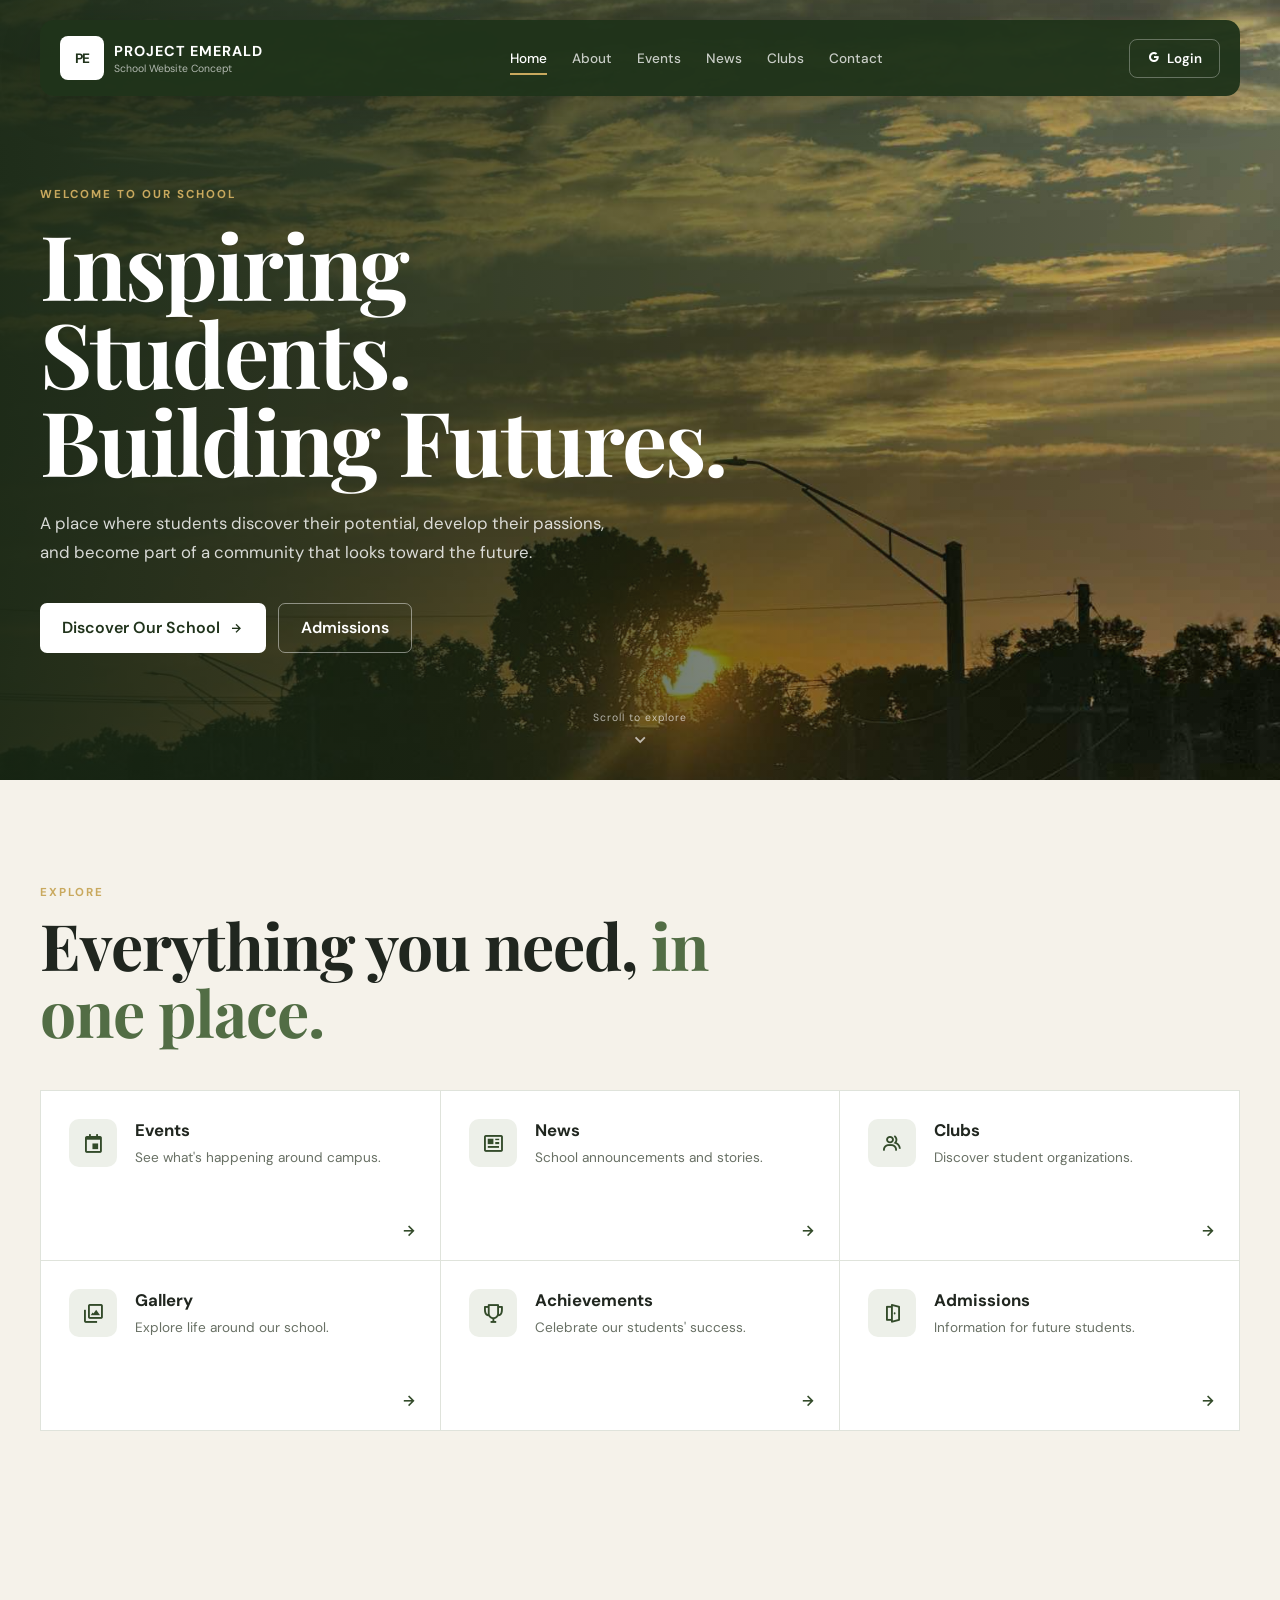
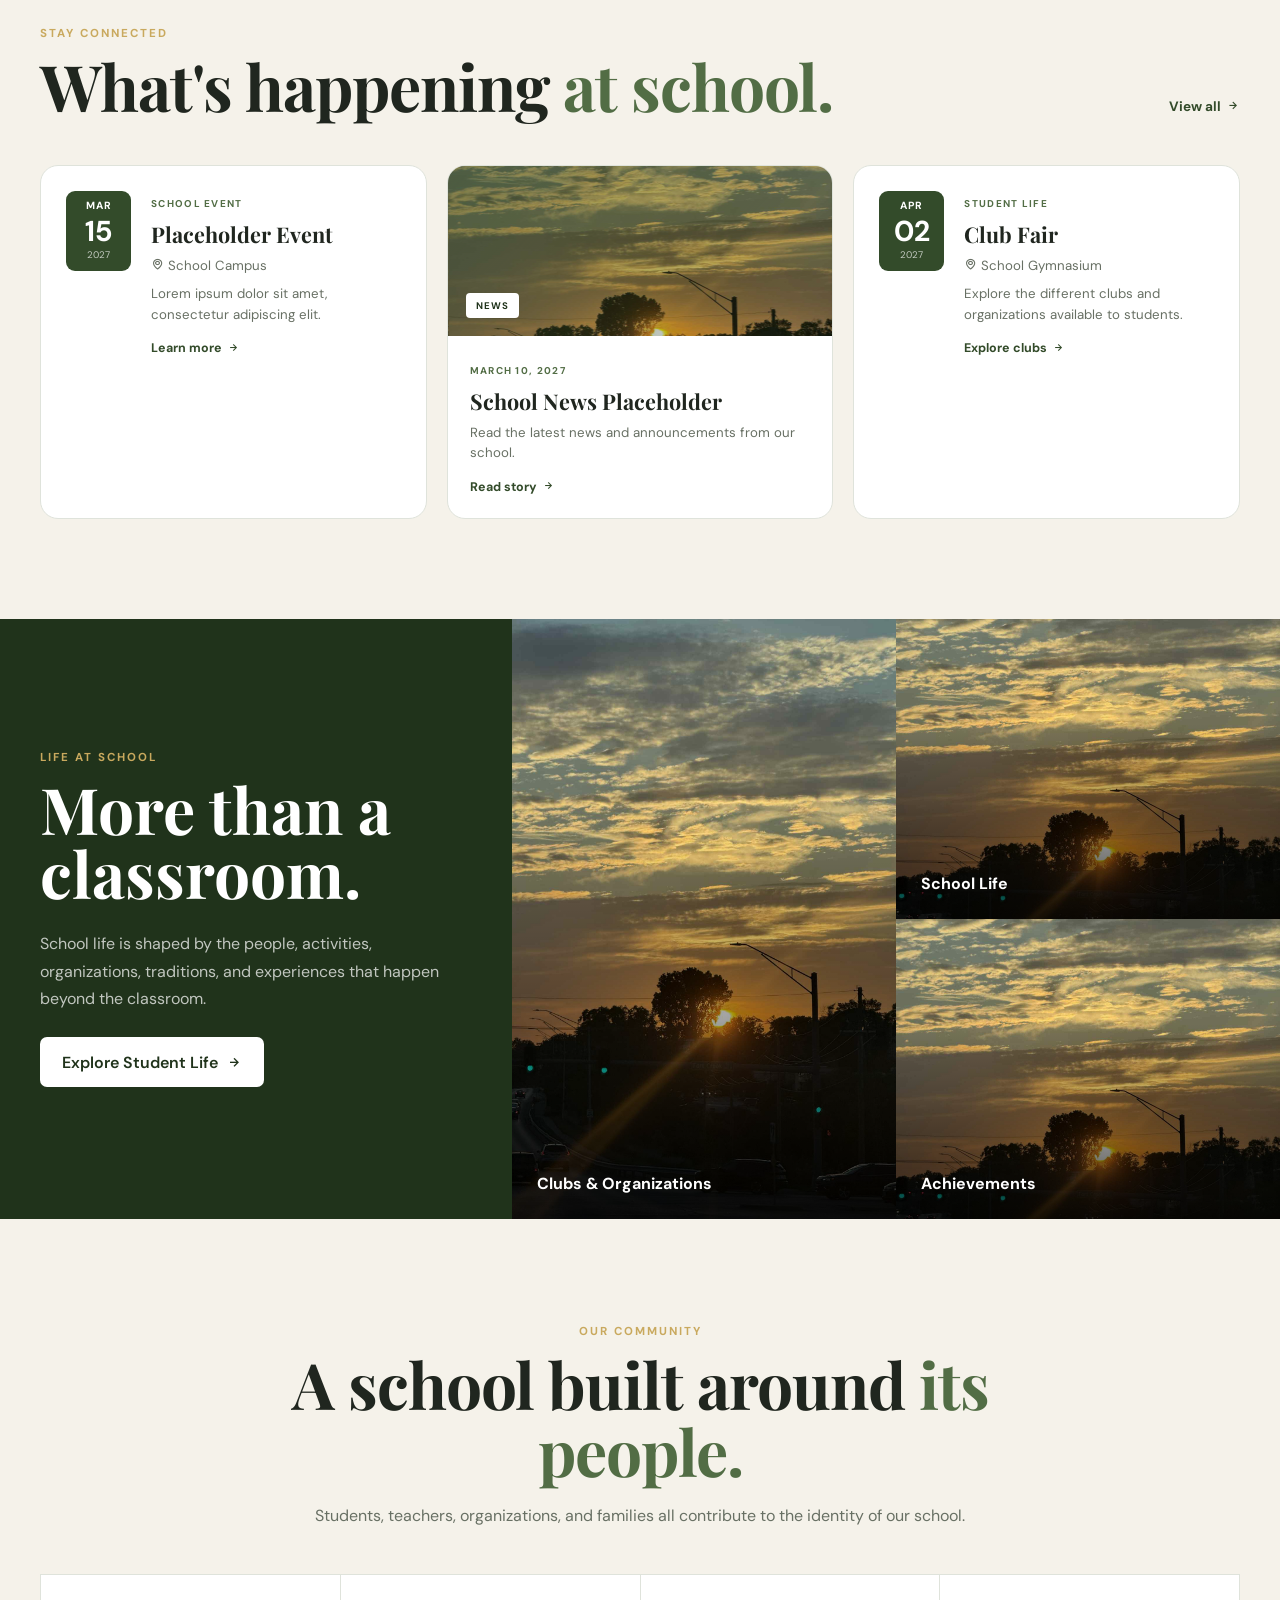
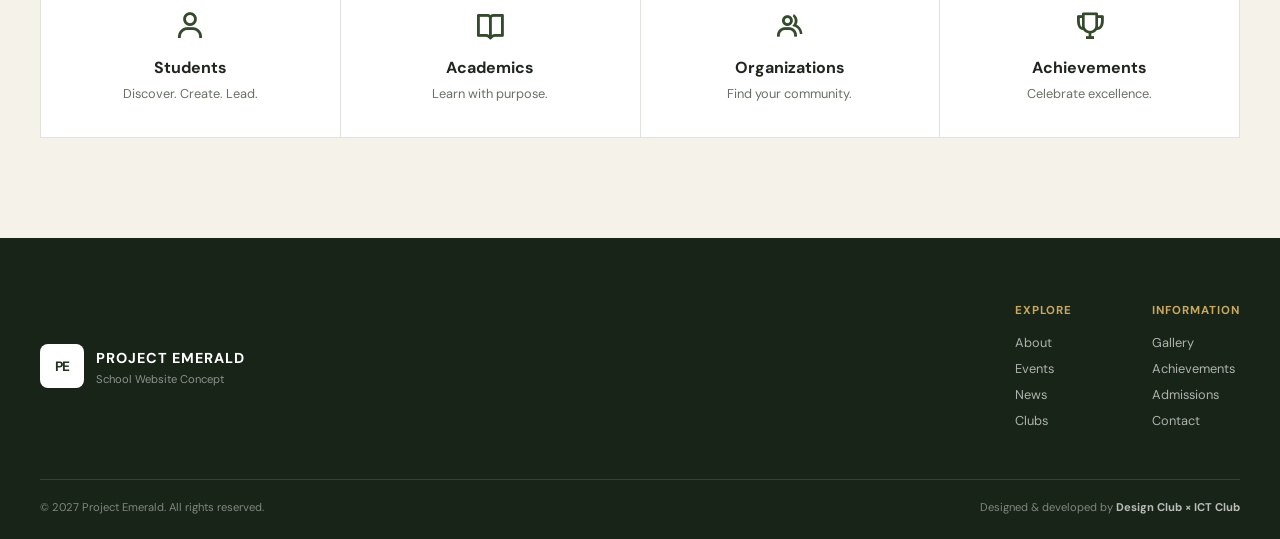
==== commit 6fa0c1cf: "Edited text" ====
--- a/index.html
+++ b/index.html
@@ -15,7 +15,7 @@
 
     <link
         rel="shortcut icon"
-        href="./Images/TheSandboxWhite.png"
+        href=""
         type="image/x-icon"
     >
 </head>
@@ -33,7 +33,7 @@
 
             <div class="brand-text">
                 <span class="brand-name">PROJECT EMERALD</span>
-                <span class="brand-subtitle">Official School Website</span>
+                <span class="brand-subtitle">School Website Concept</span>
             </div>
         </a>
 
@@ -562,7 +562,7 @@
                     </strong>
 
                     <p>
-                        Official School Website
+                        School Website Concept
                     </p>
                 </div>
 
